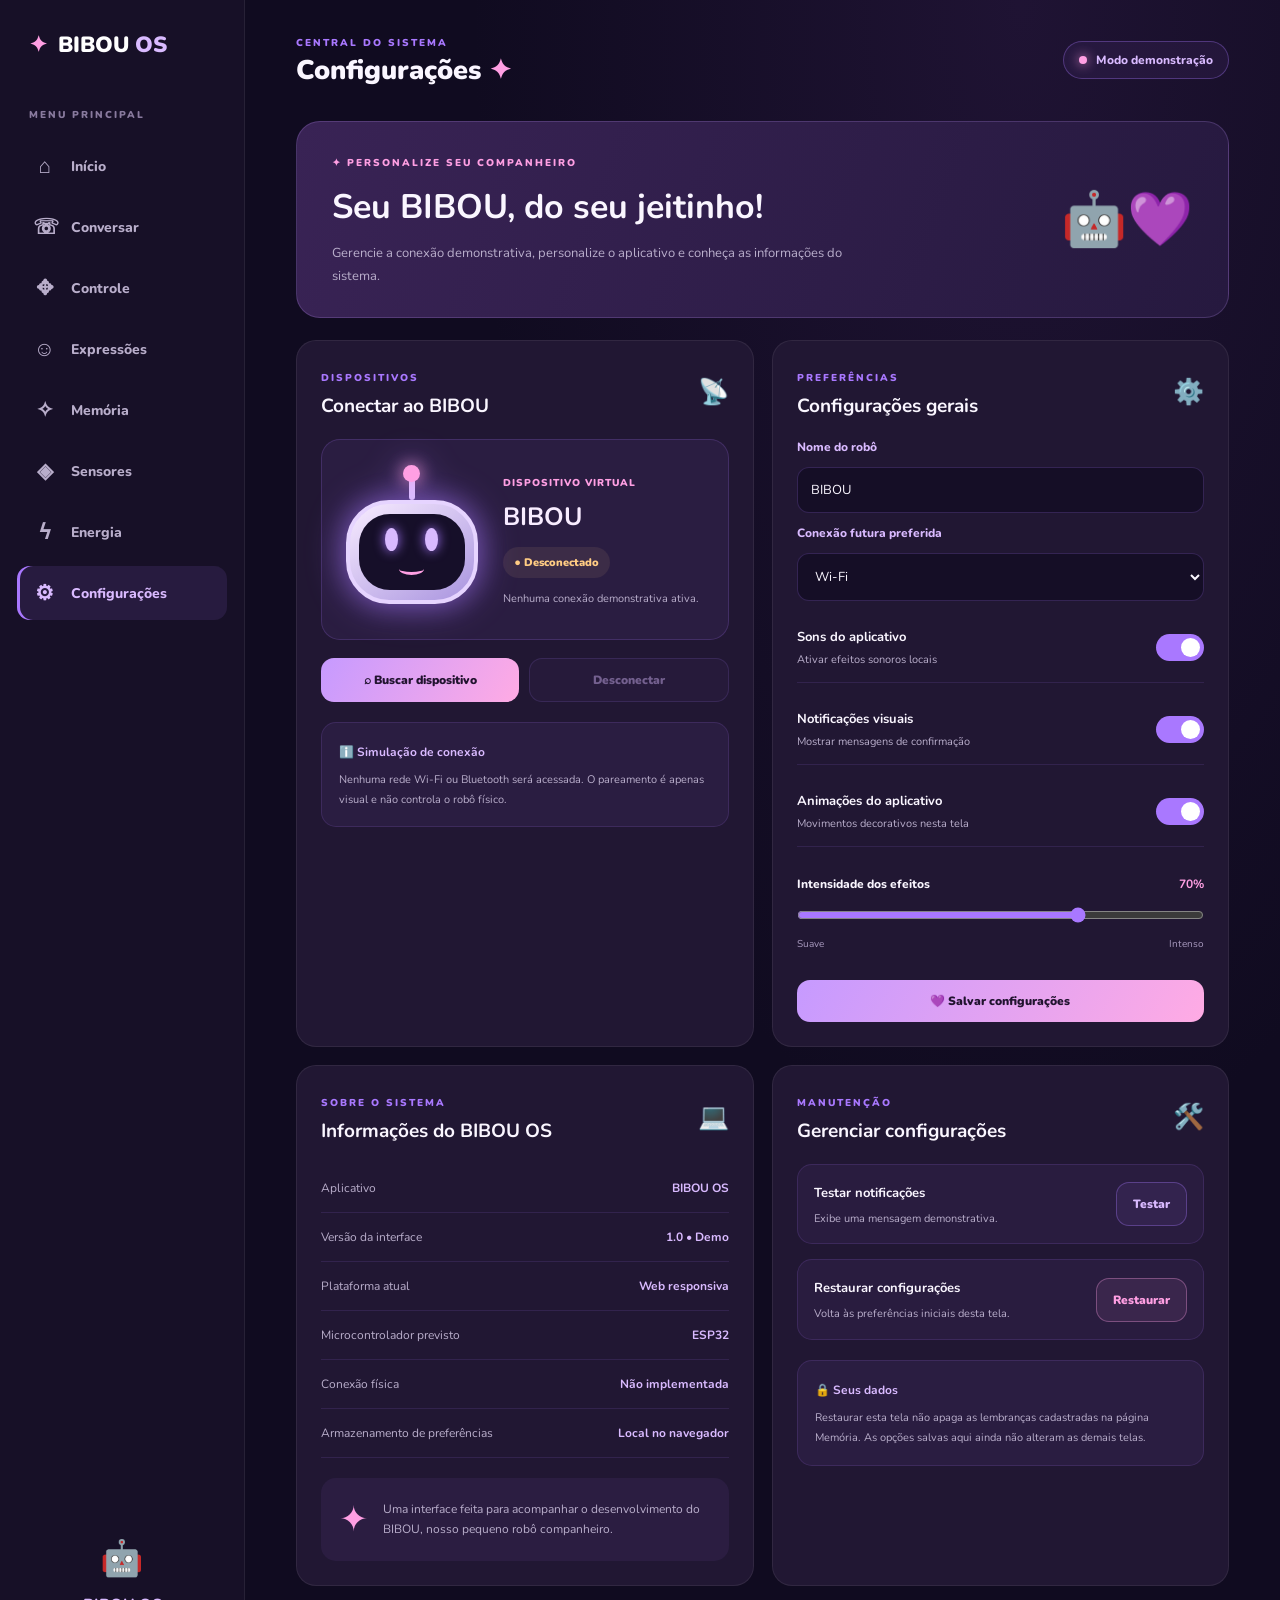
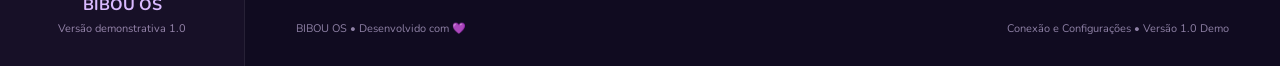
==== html/configuracoes.html @ 4744b050 "site" ====
<!DOCTYPE html>
<html lang="pt-BR">
<head>
  <meta charset="UTF-8">
  <meta name="viewport" content="width=device-width, initial-scale=1.0">
  <meta name="theme-color" content="#100b20">
  <title>BIBOU OS | Conexão e Configurações</title>

  <link rel="stylesheet" href="../css/dashboard.css">
  <link rel="stylesheet" href="../css/configuracao.css">
  <script src="../js/configuracao.js" defer></script>
</head>
<body>
<div class="app">

  <aside class="sidebar" id="sidebar">
    <a href="index.html" class="logo">
      <span class="logo-star">✦</span>
      BIBOU <span>OS</span>
    </a>

    <div class="menu-label">MENU PRINCIPAL</div>

    <nav class="menu" aria-label="Menu principal">
      <a class="menu-item" href="dashboard.html">
        <span>⌂</span> Início
      </a>
      <a class="menu-item" href="conversar.html">
        <span>☏</span> Conversar
      </a>
      <a class="menu-item" href="controle.html">
        <span>✥</span> Controle
      </a>
      <a class="menu-item" href="expressoes.html">
        <span>☺</span> Expressões
      </a>
      <a class="menu-item" href="memoria.html">
        <span>✧</span> Memória
      </a>
      <a class="menu-item" href="sensores.html">
        <span>◈</span> Sensores
      </a>
      <a class="menu-item" href="sensores.html#energia">
        <span>ϟ</span> Energia
      </a>
      <a class="menu-item ativo" href="configuracoes.html"
         aria-current="page">
        <span>⚙</span> Configurações
      </a>
    </nav>

    <div class="sidebar-bottom">
      <div class="mini-robo">🤖</div>
      <strong>BIBOU OS</strong>
      <small>Versão demonstrativa 1.0</small>
    </div>
  </aside>

  <div class="conteudo">
    <header class="topbar">
      <div class="topbar-left">
        <button id="menuToggle" class="menu-toggle"
                aria-label="Abrir menu"
                aria-expanded="false">☰</button>
        <div>
          <span class="topbar-label">CENTRAL DO SISTEMA</span>
          <h1>Configurações <span>✦</span></h1>
        </div>
      </div>

      <div class="status-demo">
        <span class="status-dot"></span>
        Modo demonstração
      </div>
    </header>

    <main>
      <section class="cfg-hero">
        <div>
          <span class="cfg-label">✦ PERSONALIZE SEU COMPANHEIRO</span>
          <h2>Seu BIBOU, do seu jeitinho!</h2>
          <p>
            Gerencie a conexão demonstrativa,
            personalize o aplicativo e conheça
            as informações do sistema.
          </p>
        </div>
        <span class="cfg-hero-icon">🤖💜</span>
      </section>

      <div class="cfg-grid">

        <!-- CONEXÃO -->
        <section class="card cfg-card cfg-connection">
          <div class="cfg-heading">
            <div>
              <span class="cfg-label">DISPOSITIVOS</span>
              <h2>Conectar ao BIBOU</h2>
            </div>
            <span class="cfg-heading-icon">📡</span>
          </div>

          <div class="cfg-device">
            <div class="cfg-robot">
              <div class="cfg-antenna"></div>
              <div class="cfg-head">
                <div class="cfg-screen">
                  <div class="cfg-eyes">
                    <span></span><span></span>
                  </div>
                  <div class="cfg-mouth"></div>
                </div>
              </div>
            </div>

            <div class="cfg-device-info">
              <small>DISPOSITIVO VIRTUAL</small>
              <h3 id="nomeDispositivo">BIBOU</h3>
              <span id="statusConexao"
                    class="cfg-status disconnected"
                    role="status" aria-live="polite">
                ● Desconectado
              </span>
              <p id="descricaoConexao">
                Nenhuma conexão demonstrativa ativa.
              </p>
            </div>
          </div>

          <div class="cfg-connection-actions">
            <button id="buscarDispositivos" class="cfg-primary">
              ⌕ Buscar dispositivo
            </button>
            <button id="desconectar" class="cfg-secondary"
                    disabled>
              Desconectar
            </button>
          </div>

          <div id="resultadoBusca" class="cfg-search-result"
               hidden>
            <div class="cfg-found-device">
              <span>🤖</span>
              <div>
                <strong id="nomeEncontrado">BIBOU</strong>
                <small>Dispositivo virtual encontrado</small>
              </div>
              <button id="conectar" class="cfg-small-button">
                Conectar
              </button>
            </div>
          </div>

          <div class="cfg-notice">
            <strong>ℹ️ Simulação de conexão</strong>
            <p>
              Nenhuma rede Wi-Fi ou Bluetooth será
              acessada. O pareamento é apenas visual
              e não controla o robô físico.
            </p>
          </div>
        </section>

        <!-- CONFIGURAÇÕES GERAIS -->
        <section class="card cfg-card">
          <div class="cfg-heading">
            <div>
              <span class="cfg-label">PREFERÊNCIAS</span>
              <h2>Configurações gerais</h2>
            </div>
            <span class="cfg-heading-icon">⚙️</span>
          </div>

          <form id="formConfiguracoes" class="cfg-form">
            <label for="nomeRobo">Nome do robô</label>
            <input id="nomeRobo" type="text"
                   maxlength="30" value="BIBOU" required>

            <label for="modoConexao">Conexão futura preferida</label>
            <select id="modoConexao">
              <option value="wifi">Wi-Fi</option>
              <option value="bluetooth">Bluetooth</option>
              <option value="automatico">Automática</option>
            </select>

            <div class="cfg-toggle-row">
              <div>
                <strong>Sons do aplicativo</strong>
                <small>Ativar efeitos sonoros locais</small>
              </div>
              <label class="cfg-switch">
                <input id="sonsAtivos" type="checkbox" checked>
                <span class="cfg-switch-track"></span>
              </label>
            </div>

            <div class="cfg-toggle-row">
              <div>
                <strong>Notificações visuais</strong>
                <small>Mostrar mensagens de confirmação</small>
              </div>
              <label class="cfg-switch">
                <input id="notificacoesAtivas"
                       type="checkbox" checked>
                <span class="cfg-switch-track"></span>
              </label>
            </div>

            <div class="cfg-toggle-row">
              <div>
                <strong>Animações do aplicativo</strong>
                <small>Movimentos decorativos nesta tela</small>
              </div>
              <label class="cfg-switch">
                <input id="animacoesAtivas"
                       type="checkbox" checked>
                <span class="cfg-switch-track"></span>
              </label>
            </div>

            <div class="cfg-range-group">
              <div class="cfg-range-heading">
                <label for="intensidadeEfeitos">
                  Intensidade dos efeitos
                </label>
                <strong id="intensidadeValor">70%</strong>
              </div>
              <input id="intensidadeEfeitos" type="range"
                     min="0" max="100" value="70">
              <div class="cfg-range-labels">
                <span>Suave</span><span>Intenso</span>
              </div>
            </div>

            <button type="submit" class="cfg-primary cfg-full">
              💜 Salvar configurações
            </button>
          </form>
        </section>

        <!-- INFORMAÇÕES DO SISTEMA -->
        <section class="card cfg-card">
          <div class="cfg-heading">
            <div>
              <span class="cfg-label">SOBRE O SISTEMA</span>
              <h2>Informações do BIBOU OS</h2>
            </div>
            <span class="cfg-heading-icon">💻</span>
          </div>

          <div class="cfg-system-list">
            <div>
              <span>Aplicativo</span>
              <strong>BIBOU OS</strong>
            </div>
            <div>
              <span>Versão da interface</span>
              <strong>1.0 • Demo</strong>
            </div>
            <div>
              <span>Plataforma atual</span>
              <strong>Web responsiva</strong>
            </div>
            <div>
              <span>Microcontrolador previsto</span>
              <strong>ESP32</strong>
            </div>
            <div>
              <span>Conexão física</span>
              <strong>Não implementada</strong>
            </div>
            <div>
              <span>Armazenamento de preferências</span>
              <strong>Local no navegador</strong>
            </div>
          </div>

          <div class="cfg-system-footer">
            <span>✦</span>
            <p>
              Uma interface feita para acompanhar
              o desenvolvimento do BIBOU, nosso
              pequeno robô companheiro.
            </p>
          </div>
        </section>

        <!-- MANUTENÇÃO -->
        <section class="card cfg-card">
          <div class="cfg-heading">
            <div>
              <span class="cfg-label">MANUTENÇÃO</span>
              <h2>Gerenciar configurações</h2>
            </div>
            <span class="cfg-heading-icon">🛠️</span>
          </div>

          <div class="cfg-maintenance">
            <div class="cfg-maintenance-item">
              <div>
                <strong>Testar notificações</strong>
                <p>
                  Exibe uma mensagem demonstrativa.
                </p>
              </div>
              <button id="testarNotificacao"
                      class="cfg-secondary">
                Testar
              </button>
            </div>

            <div class="cfg-maintenance-item">
              <div>
                <strong>Restaurar configurações</strong>
                <p>
                  Volta às preferências iniciais desta tela.
                </p>
              </div>
              <button id="restaurarConfiguracoes"
                      class="cfg-danger">
                Restaurar
              </button>
            </div>
          </div>

          <div class="cfg-warning">
            <strong>🔒 Seus dados</strong>
            <p>
              Restaurar esta tela não apaga as lembranças
              cadastradas na página Memória. As opções
              salvas aqui ainda não alteram as demais telas.
            </p>
          </div>
        </section>

      </div>
    </main>

    <footer class="rodape">
      <span>BIBOU OS • Desenvolvido com 💜</span>
      <span>Conexão e Configurações • Versão 1.0 Demo</span>
    </footer>
  </div>
</div>

<div class="overlay" id="overlay" hidden></div>
<div id="toast" class="toast" role="status"
     aria-live="polite"></div>
</body>
</html>
---- css/dashboard.css ----
@import url('https://fonts.googleapis.com/css2?family=Nunito:wght@400;500;600;700;800;900&display=swap');

:root {
  --fundo: #100b20;
  --sidebar: #171027;
  --card: #211733;
  --card-hover: #302044;
  --roxo: #a978ff;
  --lilas: #d9baff;
  --rosa: #ff9fe3;
  --branco: #faf6ff;
  --cinza: #b9aecb;
  --borda: #ffffff12;
}

* {
  box-sizing: border-box;
  margin: 0;
  padding: 0;
}

body {
  background: var(--fundo);
  color: var(--branco);
  font-family: 'Nunito', sans-serif;
}

button, a {
  font: inherit;
}

button {
  cursor: pointer;
}

button:focus-visible, a:focus-visible {
  outline: 2px solid var(--rosa);
  outline-offset: 4px;
}

.app {
  display: flex;
  min-height: 100vh;
}

/* MENU LATERAL */

.sidebar {
  width: 245px;
  flex-shrink: 0;
  background: var(--sidebar);
  border-right: 1px solid var(--borda);
  padding: 30px 17px;
  display: flex;
  flex-direction: column;
  min-height: 100vh;
}

.logo {
  text-decoration: none;
  color: white;
  font-size: 22px;
  font-weight: 900;
  padding: 0 12px;
  white-space: nowrap;
}

.logo span:last-child {
  color: var(--lilas);
}

.logo-star {
  color: var(--rosa);
  margin-right: 5px;
}

.menu-label {
  margin: 48px 12px 17px;
  font-size: 10px;
  letter-spacing: 2px;
  color: #897a9e;
  font-weight: 900;
}

.menu {
  display: flex;
  flex-direction: column;
  gap: 7px;
}

.menu-item {
  display: flex;
  align-items: center;
  gap: 15px;
  width: 100%;
  border: 0;
  background: transparent;
  color: var(--cinza);
  text-decoration: none;
  padding: 13px 16px;
  border-radius: 13px;
  font-size: 14px;
  font-weight: 800;
  text-align: left;
  transition: .2s;
}

.menu-item span {
  font-size: 21px;
  width: 23px;
  text-align: center;
}

.menu-item:hover, .menu-item.ativo {
  color: var(--lilas);
  background: #a978ff1c;
}

.menu-item.ativo {
  box-shadow: inset 3px 0 var(--roxo);
}

.sidebar-bottom {
  margin-top: auto;
  padding: 25px 10px 0;
  display: flex;
  flex-direction: column;
  align-items: center;
  gap: 5px;
  color: var(--lilas);
}

.mini-robo {
  font-size: 35px;
  margin-bottom: 7px;
}

.sidebar-bottom small {
  color: #9584aa;
  font-size: 11px;
}

/* CONTEÚDO */

.conteudo {
  flex: 1;
  min-width: 0;
  padding: 30px clamp(20px, 4vw, 55px);
  background:
    radial-gradient(ellipse at 75% 0%, #38205360, transparent 50%),
    var(--fundo);
}

.topbar {
  display: flex;
  justify-content: space-between;
  align-items: center;
  gap: 20px;
  margin-bottom: 32px;
}

.topbar-left {
  display: flex;
  align-items: center;
  gap: 15px;
}

.topbar-label {
  font-size: 10px;
  font-weight: 900;
  letter-spacing: 2px;
  color: var(--roxo);
}

.topbar h1 {
  font-size: 27px;
  font-weight: 900;
}

.topbar h1 span {
  color: var(--rosa);
}

.status-demo {
  border: 1px solid #a978ff55;
  background: #a978ff12;
  padding: 10px 15px;
  border-radius: 30px;
  color: var(--lilas);
  font-size: 12px;
  font-weight: 800;
  display: flex;
  align-items: center;
  gap: 9px;
}

.status-dot {
  width: 8px;
  height: 8px;
  border-radius: 50%;
  background: var(--rosa);
  box-shadow: 0 0 12px var(--rosa);
}

.menu-toggle {
  display: none;
}

/* CARTÃO PRINCIPAL */

.hero {
  min-height: 300px;
  border-radius: 26px;
  padding: 35px 45px;
  background: linear-gradient(115deg, #392355, #26193f 65%, #51316a);
  border: 1px solid #c49aff35;
  display: flex;
  align-items: center;
  justify-content: space-between;
  gap: 20px;
  overflow: hidden;
  position: relative;
  box-shadow: 0 15px 50px #0003;
}

.hero-texto {
  position: relative;
  z-index: 2;
  max-width: 460px;
}

.etiqueta {
  color: var(--rosa);
  font-size: 11px;
  font-weight: 900;
  letter-spacing: 2px;
}

.hero h2 {
  font-size: clamp(27px, 3vw, 39px);
  line-height: 1.2;
  margin: 14px 0;
  font-weight: 900;
}

.hero h2 em {
  color: var(--lilas);
  font-style: normal;
}

.hero p {
  font-size: 14px;
  line-height: 1.8;
  color: #d2c5e4;
  margin-bottom: 25px;
}

.botao-principal {
  background: linear-gradient(120deg, #c69aff, #ffabe4);
  color: #21132f;
  padding: 14px 24px;
  border-radius: 40px;
  border: 0;
  font-weight: 900;
  transition: .25s;
}

.botao-principal:hover {
  transform: translateY(-3px);
  box-shadow: 0 8px 25px #b76dff66;
}

.botao-principal span {
  margin-left: 12px;
}

/* ROBÔ ANIMADO */

.hero-robo {
  position: relative;
  width: 240px;
  height: 230px;
  flex-shrink: 0;
  display: flex;
  align-items: center;
  justify-content: center;
}

.halo {
  position: absolute;
  width: 220px;
  height: 220px;
  border: 1px dashed #dfb7ff60;
  border-radius: 50%;
  animation: girar 40s linear infinite;
}

.robo {
  display: flex;
  flex-direction: column;
  align-items: center;
  position: relative;
  z-index: 2;
  animation: flutuar 4s ease-in-out infinite;
}

.cabeca {
  width: 150px;
  height: 115px;
  border-radius: 43px;
  background: linear-gradient(140deg, #f9edff, #a994df);
  border: 4px solid #e6d4ff;
  display: flex;
  align-items: center;
  justify-content: center;
  box-shadow: 0 0 35px #b76dff66;
  position: relative;
  z-index: 2;
}

.visor {
  width: 120px;
  height: 83px;
  border-radius: 31px;
  background: #160f29;
  display: flex;
  flex-direction: column;
  align-items: center;
  justify-content: center;
  gap: 12px;
}

.olhos {
  display: flex;
  gap: 28px;
}

.olho {
  width: 13px;
  height: 22px;
  background: var(--lilas);
  border-radius: 50%;
  box-shadow: 0 0 12px var(--roxo);
  animation: piscar 5s infinite;
}

.boca {
  width: 23px;
  height: 11px;
  border-bottom: 3px solid var(--rosa);
  border-radius: 50%;
}

.antena {
  width: 5px;
  height: 28px;
  background: #cdb5ff;
  border-radius: 5px;
  position: relative;
}

.antena::before {
  content: "";
  position: absolute;
  top: -10px;
  left: -6px;
  width: 17px;
  height: 17px;
  border-radius: 50%;
  background: var(--rosa);
  box-shadow: 0 0 15px var(--rosa);
}

.corpo {
  width: 90px;
  height: 66px;
  background: linear-gradient(145deg, #e7d3ff, #a18ad0);
  border-radius: 18px 18px 35px 35px;
  margin-top: -5px;
  display: flex;
  align-items: center;
  justify-content: center;
}

.coracao {
  color: #ff82d4;
  font-size: 26px;
  text-shadow: 0 0 10px #ff82d4;
}

.estrela {
  position: absolute;
  color: var(--rosa);
  font-size: 26px;
  animation: brilhar 3s infinite;
}

.estrela-1 { top: 25px; left: 10px; }
.estrela-2 { bottom: 30px; right: 5px; }

.robo.dancando {
  animation: dancar .45s ease-in-out infinite alternate;
}

/* SEÇÕES */

.section-title {
  display: flex;
  align-items: center;
  justify-content: space-between;
  gap: 15px;
  margin: 32px 0 17px;
}

.section-title h2 {
  font-size: 20px;
  font-weight: 900;
}

.section-title span {
  color: #9f90b5;
  font-size: 12px;
}

.card {
  background: var(--card);
  border: 1px solid var(--borda);
  border-radius: 20px;
}

.status-grid {
  display: grid;
  grid-template-columns: repeat(4, minmax(0, 1fr));
  gap: 15px;
}

.status-card {
  padding: 20px;
  min-height: 155px;
}

.card-top {
  display: flex;
  justify-content: space-between;
  align-items: center;
  margin-bottom: 20px;
  gap: 5px;
}

.card-icon {
  font-size: 25px;
}

.tag {
  color: var(--lilas);
  background: #a978ff20;
  border-radius: 20px;
  padding: 5px 8px;
  font-size: 9px;
  font-weight: 900;
}

.status-card small {
  display: block;
  color: var(--cinza);
  font-size: 12px;
  margin-bottom: 5px;
}

.status-card h3 {
  font-size: 19px;
  font-weight: 900;
  overflow-wrap: anywhere;
}

.status-card p {
  color: #9788aa;
  font-size: 11px;
  margin-top: 6px;
}

.barra {
  height: 7px;
  background: #100b20;
  border-radius: 20px;
  margin-top: 13px;
  overflow: hidden;
}

.barra-progresso {
  height: 100%;
  border-radius: 20px;
  background: linear-gradient(90deg, var(--roxo), var(--rosa));
}

/* AÇÕES RÁPIDAS */

.acoes-grid {
  display: grid;
  grid-template-columns: repeat(4, minmax(0, 1fr));
  gap: 15px;
}

.acao {
  border: 1px solid var(--borda);
  background: var(--card);
  border-radius: 20px;
  color: var(--branco);
  padding: 22px 12px;
  display: flex;
  align-items: center;
  flex-direction: column;
  gap: 8px;
  transition: .25s;
}

.acao:hover {
  background: var(--card-hover);
  transform: translateY(-4px);
  border-color: #a978ff66;
}

.acao-icone {
  font-size: 32px;
  margin-bottom: 6px;
}

.acao strong {
  font-size: 14px;
}

.acao small {
  font-size: 11px;
  color: var(--cinza);
}

/* ATIVIDADES */

.atividade {
  margin-top: 32px;
  padding: 22px;
}

.atividade-titulo {
  margin: 0 0 15px;
}

.lista-atividades {
  display: flex;
  flex-direction: column;
  gap: 10px;
}

.atividade-item {
  display: flex;
  align-items: center;
  gap: 15px;
  padding: 12px;
  border-radius: 12px;
  background: #ffffff05;
}

.atividade-icone {
  font-size: 22px;
  background: #a978ff18;
  padding: 10px;
  border-radius: 12px;
}

.atividade-item div {
  flex: 1;
}

.atividade-item strong {
  display: block;
  font-size: 13px;
}

.atividade-item small {
  color: var(--cinza);
  font-size: 11px;
}

.hora {
  color: #9584aa;
  font-size: 11px;
}

.rodape {
  display: flex;
  justify-content: space-between;
  gap: 15px;
  margin-top: 35px;
  color: #8e80a5;
  font-size: 11px;
}

/* NOTIFICAÇÃO */

.toast {
  position: fixed;
  bottom: 25px;
  right: 25px;
  z-index: 30;
  max-width: min(380px, calc(100vw - 40px));
  padding: 16px 22px;
  border-radius: 15px;
  background: #382550;
  color: white;
  border: 1px solid var(--roxo);
  box-shadow: 0 10px 40px #0007;
  opacity: 0;
  visibility: hidden;
  transform: translateY(20px);
  transition: .3s;
  font-size: 13px;
}

.toast.visivel {
  opacity: 1;
  visibility: visible;
  transform: translateY(0);
}

/* ANIMAÇÕES */

@keyframes flutuar {
  50% { transform: translateY(-12px); }
}

@keyframes piscar {
  0%, 43%, 47%, 100% { transform: scaleY(1); }
  45% { transform: scaleY(.08); }
}

@keyframes girar {
  to { transform: rotate(360deg); }
}

@keyframes brilhar {
  50% { opacity: .3; transform: scale(.7); }
}

@keyframes dancar {
  from { transform: rotate(-12deg) translateY(-5px); }
  to { transform: rotate(12deg) translateY(-15px); }
}

/* TABLET */

@media (max-width: 1100px) {
  .status-grid, .acoes-grid {
    grid-template-columns: repeat(2, minmax(0, 1fr));
  }

  .sidebar {
    width: 210px;
  }
}

/* CELULAR */

@media (max-width: 700px) {
  .sidebar {
    position: fixed;
    z-index: 20;
    top: 0;
    bottom: 0;
    left: 0;
    width: 265px;
    overflow-y: auto;
    transform: translateX(-100%);
    transition: transform .3s;
  }

  .sidebar.aberto {
    transform: translateX(0);
  }

  .overlay:not([hidden]) {
    display: block;
    position: fixed;
    inset: 0;
    background: #080512aa;
    z-index: 19;
  }

  .menu-toggle {
    display: block;
    border: 1px solid var(--borda);
    background: var(--card);
    color: white;
    border-radius: 10px;
    padding: 8px 12px;
    font-size: 20px;
  }

  .conteudo {
    padding: 22px 17px;
  }

  .topbar h1 {
    font-size: 22px;
  }

  .status-demo {
    font-size: 0;
    padding: 11px;
  }

  .hero {
    padding: 30px 22px;
    flex-direction: column-reverse;
    text-align: center;
  }

  .hero-robo {
    height: 190px;
    transform: scale(.8);
    margin: -15px 0;
  }

  .hero h2 {
    font-size: 29px;
  }

  .hero p {
    font-size: 13px;
  }

  .status-card {
    padding: 16px;
  }

  .status-card h3 {
    font-size: 16px;
  }

  .section-title h2 {
    font-size: 18px;
  }

  .section-title span {
    font-size: 10px;
    text-align: right;
  }

  .rodape {
    flex-direction: column;
    text-align: center;
  }
}

@media (max-width: 360px) {
  .status-grid, .acoes-grid {
    grid-template-columns: 1fr;
  }
}

@media (prefers-reduced-motion: reduce) {
  *, *::before, *::after {
    animation-duration: .01ms !important;
    animation-iteration-count: 1 !important;
    transition-duration: .01ms !important;
  }
}
---- css/configuracao.css ----
/* BIBOU OS - CONEXÃO E CONFIGURAÇÕES */

.cfg-hero {
  display: flex;
  justify-content: space-between;
  align-items: center;
  gap: 20px;
  padding: 28px 35px;
  border-radius: 24px;
  border: 1px solid #c49aff35;
  background: linear-gradient(110deg, #392355, #26193f);
}

.cfg-label {
  color: #a978ff;
  font-size: 10px;
  font-weight: 900;
  letter-spacing: 2px;
}

.cfg-hero .cfg-label {
  color: #ff9fe3;
}

.cfg-hero h2 {
  font-size: clamp(24px, 3vw, 34px);
  margin: 12px 0;
}

.cfg-hero p {
  color: #b9aecb;
  font-size: 13px;
  line-height: 1.8;
  max-width: 550px;
}

.cfg-hero-icon {
  font-size: 53px;
  white-space: nowrap;
}

.cfg-grid {
  display: grid;
  grid-template-columns: repeat(2, minmax(0, 1fr));
  gap: 18px;
  margin-top: 22px;
}

.cfg-card {
  padding: 24px;
  min-width: 0;
}

.cfg-heading {
  display: flex;
  justify-content: space-between;
  align-items: center;
  gap: 12px;
  margin-bottom: 20px;
}

.cfg-heading h2 {
  font-size: 19px;
  margin-top: 6px;
}

.cfg-heading-icon {
  font-size: 25px;
}

.cfg-primary,
.cfg-secondary,
.cfg-danger,
.cfg-small-button {
  border-radius: 13px;
  padding: 13px 16px;
  font-family: inherit;
  font-size: 12px;
  font-weight: 900;
  transition: transform .2s, filter .2s;
}

.cfg-primary,
.cfg-small-button {
  background: linear-gradient(120deg, #c69aff, #ffabe4);
  color: #21132f;
  border: 0;
}

.cfg-secondary {
  color: #d9baff;
  background: #a978ff15;
  border: 1px solid #a978ff55;
}

.cfg-danger {
  color: #ff9fe3;
  background: #ff9fe315;
  border: 1px solid #ff9fe355;
}

.cfg-primary:hover:not(:disabled),
.cfg-secondary:hover:not(:disabled),
.cfg-danger:hover:not(:disabled),
.cfg-small-button:hover:not(:disabled) {
  transform: translateY(-2px);
  filter: brightness(1.1);
}

.cfg-primary:disabled,
.cfg-secondary:disabled,
.cfg-small-button:disabled {
  opacity: .45;
  cursor: not-allowed;
}

.cfg-full {
  width: 100%;
}

/* DISPOSITIVO */

.cfg-device {
  display: flex;
  align-items: center;
  gap: 24px;
  padding: 22px;
  background: #a978ff12;
  border: 1px solid #a978ff30;
  border-radius: 19px;
}

.cfg-robot {
  width: 135px;
  min-width: 135px;
  height: 155px;
  display: flex;
  flex-direction: column;
  align-items: center;
  justify-content: center;
  animation: cfgFloat 4s ease-in-out infinite;
}

.cfg-antenna {
  width: 6px;
  height: 25px;
  background: #d9baff;
  border-radius: 6px;
  position: relative;
}

.cfg-antenna::before {
  content: "";
  position: absolute;
  width: 17px;
  height: 17px;
  left: -5.5px;
  top: -10px;
  background: #ff9fe3;
  border-radius: 50%;
  box-shadow: 0 0 17px #ff9fe3;
}

.cfg-head {
  width: 132px;
  height: 104px;
  border-radius: 43px;
  border: 4px solid #e6d4ff;
  background: linear-gradient(145deg, #f8ecff, #a994df);
  display: flex;
  align-items: center;
  justify-content: center;
  box-shadow: 0 0 28px #a978ff55;
}

.cfg-screen {
  width: 106px;
  height: 76px;
  background: #160f29;
  border-radius: 31px;
  display: flex;
  flex-direction: column;
  justify-content: center;
  align-items: center;
  gap: 12px;
}

.cfg-eyes {
  display: flex;
  gap: 27px;
}

.cfg-eyes span {
  width: 13px;
  height: 23px;
  border-radius: 50%;
  background: #d9baff;
  box-shadow: 0 0 12px #a978ff;
  animation: cfgBlink 5s infinite;
}

.cfg-mouth {
  width: 25px;
  height: 12px;
  border-bottom: 3px solid #ff9fe3;
  border-radius: 50%;
}

.cfg-device-info {
  min-width: 0;
}

.cfg-device-info > small {
  color: #ff9fe3;
  font-size: 10px;
  font-weight: 900;
  letter-spacing: 1px;
}

.cfg-device-info h3 {
  color: #f8ecff;
  font-size: 25px;
  margin: 8px 0 13px;
  overflow-wrap: anywhere;
}

.cfg-status {
  display: inline-block;
  padding: 8px 11px;
  border-radius: 20px;
  font-size: 11px;
  font-weight: 900;
}

.cfg-status.disconnected {
  background: #ffcc8315;
  color: #ffcc83;
}

.cfg-status.searching {
  background: #a978ff25;
  color: #d9baff;
}

.cfg-status.connected {
  background: #78e7b120;
  color: #9ff2c8;
}

.cfg-device-info p {
  color: #b9aecb;
  font-size: 11px;
  line-height: 1.7;
  margin-top: 12px;
}

.cfg-connection-actions {
  display: flex;
  gap: 10px;
  margin-top: 18px;
}

.cfg-connection-actions button {
  flex: 1;
}

.cfg-search-result {
  margin-top: 17px;
}

.cfg-search-result[hidden] {
  display: none;
}

.cfg-found-device {
  display: flex;
  align-items: center;
  gap: 12px;
  padding: 15px;
  border-radius: 15px;
  background: #a978ff15;
  border: 1px solid #a978ff45;
}

.cfg-found-device > span {
  font-size: 27px;
}

.cfg-found-device > div {
  flex: 1;
  min-width: 0;
}

.cfg-found-device strong {
  display: block;
  font-size: 13px;
  overflow-wrap: anywhere;
}

.cfg-found-device small {
  display: block;
  color: #b9aecb;
  font-size: 10px;
  margin-top: 5px;
}

.cfg-small-button {
  padding: 10px 12px;
}

.cfg-notice,
.cfg-warning {
  padding: 17px;
  margin-top: 20px;
  background: #a978ff12;
  border: 1px solid #a978ff25;
  border-radius: 15px;
}

.cfg-notice strong,
.cfg-warning strong {
  color: #d9baff;
  font-size: 12px;
}

.cfg-notice p,
.cfg-warning p {
  color: #b9aecb;
  font-size: 11px;
  line-height: 1.8;
  margin-top: 8px;
}

/* FORMULÁRIO */

.cfg-form {
  display: flex;
  flex-direction: column;
  gap: 12px;
}

.cfg-form > label {
  color: #d9baff;
  font-size: 12px;
  font-weight: 800;
}

.cfg-form > input,
.cfg-form > select {
  width: 100%;
  background: #150e26;
  border: 1px solid #a978ff35;
  border-radius: 12px;
  color: #faf6ff;
  font-family: inherit;
  font-size: 13px;
  padding: 13px;
  outline: none;
}

.cfg-form > input:focus,
.cfg-form > select:focus {
  border-color: #a978ff;
  box-shadow: 0 0 0 3px #a978ff18;
}

.cfg-form select option {
  background: #211733;
}

.cfg-toggle-row {
  display: flex;
  justify-content: space-between;
  align-items: center;
  gap: 15px;
  padding: 15px 0;
  border-bottom: 1px solid #a978ff20;
}

.cfg-toggle-row strong,
.cfg-toggle-row small {
  display: block;
}

.cfg-toggle-row strong {
  font-size: 13px;
}

.cfg-toggle-row small {
  color: #b9aecb;
  font-size: 11px;
  margin-top: 6px;
}

.cfg-switch {
  position: relative;
  display: inline-block;
  width: 48px;
  height: 27px;
  flex-shrink: 0;
}

.cfg-switch input {
  position: absolute;
  inset: 0;
  width: 100%;
  height: 100%;
  opacity: 0;
  cursor: pointer;
  z-index: 2;
}

.cfg-switch-track {
  position: absolute;
  inset: 0;
  background: #51405f;
  border-radius: 30px;
  transition: .2s;
}

.cfg-switch-track::before {
  content: "";
  position: absolute;
  width: 19px;
  height: 19px;
  top: 4px;
  left: 4px;
  background: white;
  border-radius: 50%;
  transition: .2s;
}

.cfg-switch input:checked + .cfg-switch-track {
  background: #a978ff;
}

.cfg-switch input:checked + .cfg-switch-track::before {
  transform: translateX(21px);
}

.cfg-switch input:focus-visible + .cfg-switch-track {
  outline: 3px solid #ff9fe3;
  outline-offset: 3px;
}

.cfg-range-group {
  padding: 17px 0;
}

.cfg-range-heading,
.cfg-range-labels {
  display: flex;
  justify-content: space-between;
  gap: 10px;
}

.cfg-range-heading {
  font-size: 12px;
  font-weight: 800;
  margin-bottom: 15px;
}

.cfg-range-heading strong {
  color: #ff9fe3;
}

.cfg-range-group input {
  width: 100%;
  accent-color: #a978ff;
  cursor: pointer;
}

.cfg-range-labels {
  color: #a99abf;
  font-size: 10px;
  margin-top: 8px;
}

/* SISTEMA */

.cfg-system-list {
  display: flex;
  flex-direction: column;
}

.cfg-system-list > div {
  display: flex;
  justify-content: space-between;
  gap: 15px;
  padding: 16px 0;
  border-bottom: 1px solid #a978ff20;
  font-size: 12px;
}

.cfg-system-list span {
  color: #b9aecb;
}

.cfg-system-list strong {
  color: #d9baff;
  text-align: right;
}

.cfg-system-footer {
  display: flex;
  align-items: center;
  gap: 15px;
  margin-top: 20px;
  padding: 18px;
  border-radius: 15px;
  background: #a978ff12;
}

.cfg-system-footer > span {
  color: #ff9fe3;
  font-size: 35px;
}

.cfg-system-footer p {
  color: #b9aecb;
  font-size: 12px;
  line-height: 1.7;
}

/* MANUTENÇÃO */

.cfg-maintenance {
  display: flex;
  flex-direction: column;
  gap: 15px;
}

.cfg-maintenance-item {
  display: flex;
  justify-content: space-between;
  align-items: center;
  gap: 15px;
  padding: 16px;
  background: #a978ff10;
  border: 1px solid #a978ff25;
  border-radius: 15px;
}

.cfg-maintenance-item strong {
  font-size: 13px;
}

.cfg-maintenance-item p {
  color: #b9aecb;
  font-size: 11px;
  line-height: 1.6;
  margin-top: 7px;
}

/* EFEITOS */

.cfg-no-animation .cfg-robot,
.cfg-no-animation .cfg-eyes span {
  animation: none !important;
}

@keyframes cfgFloat {
  50% { transform: translateY(-9px); }
}

@keyframes cfgBlink {
  0%, 43%, 47%, 100% { transform: scaleY(1); }
  45% { transform: scaleY(.08); }
}

/* RESPONSIVIDADE */

@media (max-width: 1100px) {
  .cfg-grid {
    grid-template-columns: 1fr;
  }
}

@media (max-width: 700px) {
  .cfg-hero {
    padding: 24px 20px;
  }

  .cfg-hero-icon {
    font-size: 34px;
  }

  .cfg-card {
    padding: 18px;
  }

  .cfg-heading h2 {
    font-size: 17px;
  }
}

@media (max-width: 450px) {
  .cfg-device {
    flex-direction: column;
    text-align: center;
    padding: 17px;
  }

  .cfg-connection-actions,
  .cfg-maintenance-item {
    flex-direction: column;
    align-items: stretch;
  }

  .cfg-found-device {
    flex-wrap: wrap;
  }

  .cfg-system-list > div {
    flex-direction: column;
    gap: 6px;
  }

  .cfg-system-list strong {
    text-align: left;
  }
}

@media (prefers-reduced-motion: reduce) {
  .cfg-robot,
  .cfg-eyes span {
    animation: none !important;
  }
}
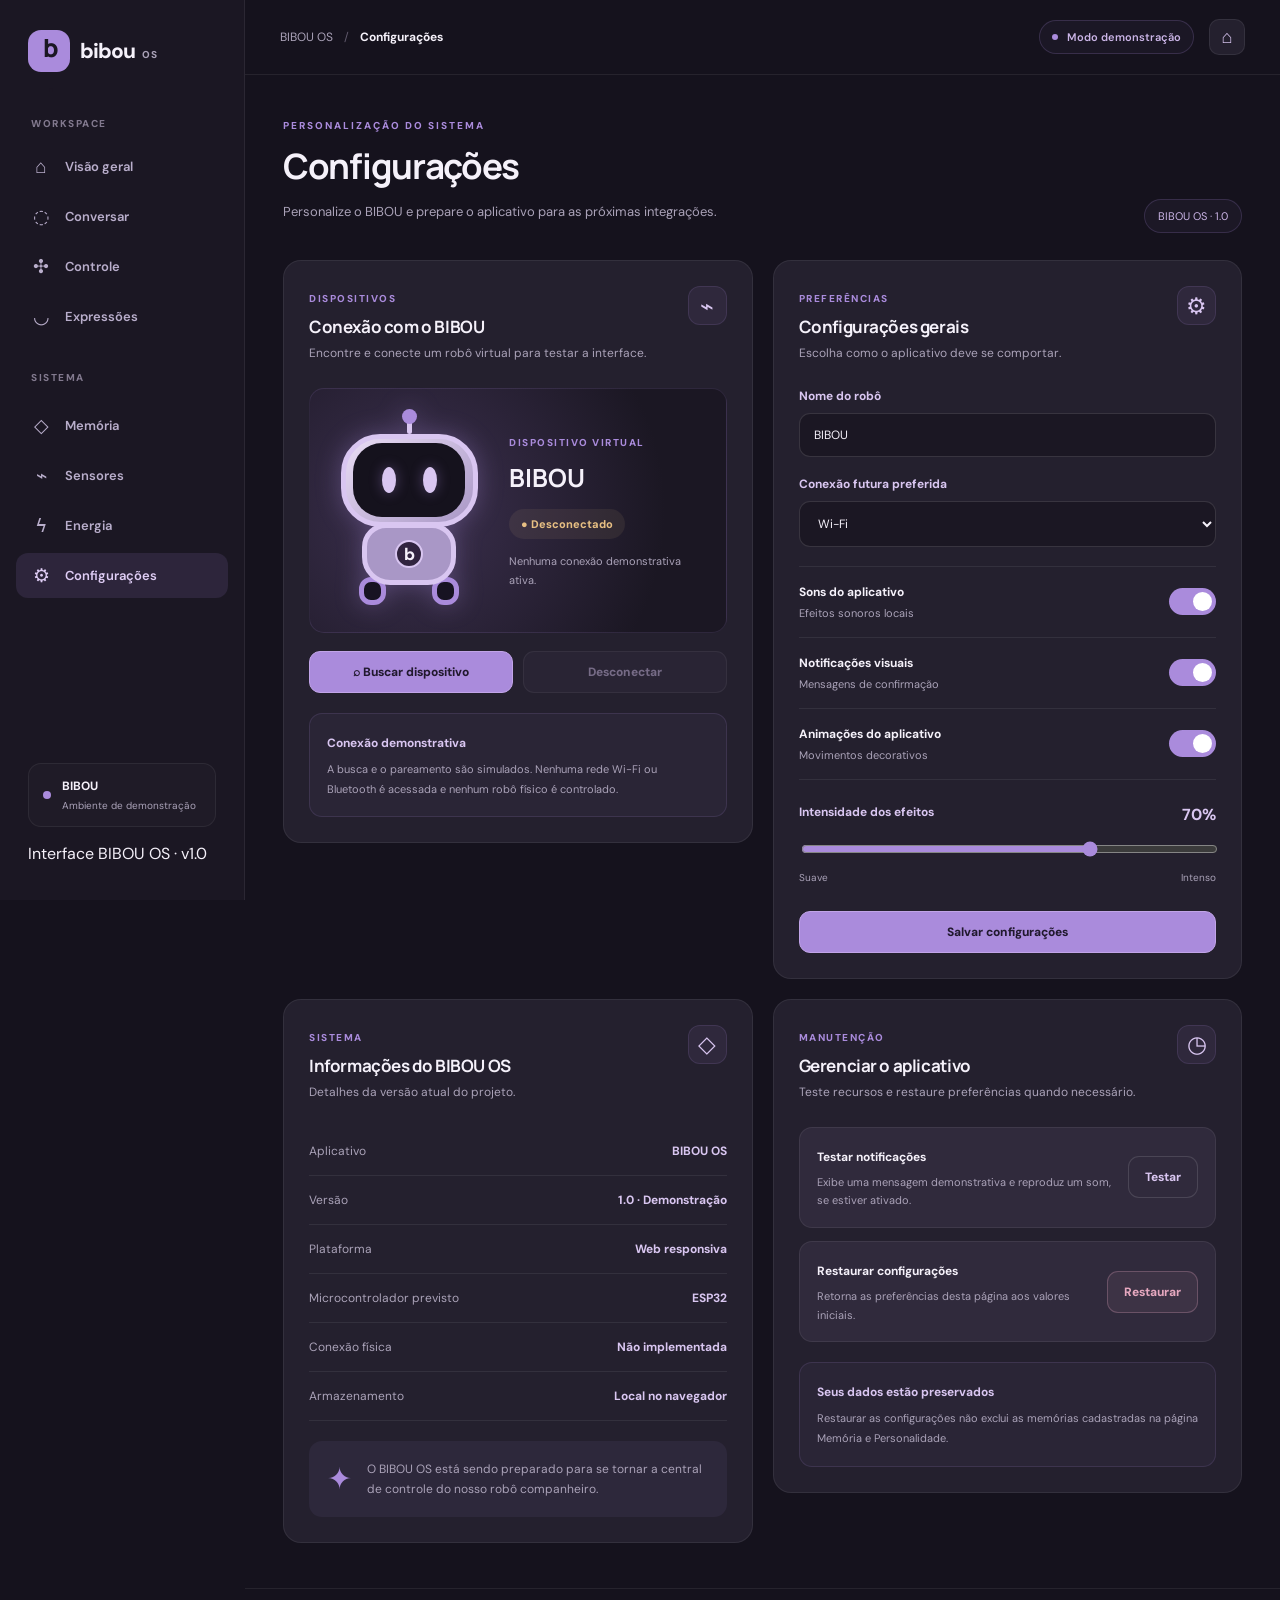
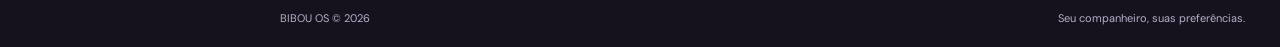
==== commit 3c21f53d: "Site pronto" ====
--- a/html/configuracoes.html
+++ b/html/configuracoes.html
@@ -4,348 +4,278 @@
 <head>
   <meta charset="UTF-8">
   <meta name="viewport" content="width=device-width, initial-scale=1.0">
-  <meta name="theme-color" content="#100b20">
-  <title>BIBOU OS | Conexão e Configurações</title>
+  <meta name="theme-color" content="#15121d">
+  <title>Configurações | BIBOU OS</title>
+
+  <link rel="preconnect" href="https://fonts.googleapis.com">
+  <link rel="preconnect" href="https://fonts.gstatic.com" crossorigin>
+  <link href="https://fonts.googleapis.com/css2?family=DM+Sans:wght@400;500;600;700&family=Manrope:wght@400;500;600;700;800&display=swap" rel="stylesheet">
 
   <link rel="stylesheet" href="../css/dashboard.css">
+  <link rel="stylesheet" href="../css/design-system.css">
   <link rel="stylesheet" href="../css/configuracao.css">
-  <script src="../js/configuracao.js" defer></script>
+
+  <script src="../js/bibou-estado.js" defer></script>
+  <script src="../js/bibou-preferencias.js" defer></script>
+  <script src="../js/configuracoes.js" defer></script>
+  <script src="../js/navegacao.js" defer></script>
 </head>
-<body>
-<div class="app">
-
-  <aside class="sidebar" id="sidebar">
-    <a href="index.html" class="logo">
-      <span class="logo-star">✦</span>
-      BIBOU <span>OS</span>
-    </a>
-
-    <div class="menu-label">MENU PRINCIPAL</div>
-
-    <nav class="menu" aria-label="Menu principal">
-      <a class="menu-item" href="dashboard.html">
-        <span>⌂</span> Início
+
+<body class="config-premium">
+  <div class="app">
+    <aside class="sidebar" id="sidebar">
+      <a href="dashboard.html" class="logo">
+        <span class="brand-symbol">b<span>.</span></span>
+        <span class="brand-name">bibou <small>OS</small></span>
       </a>
-      <a class="menu-item" href="conversar.html">
-        <span>☏</span> Conversar
-      </a>
-      <a class="menu-item" href="controle.html">
-        <span>✥</span> Controle
-      </a>
-      <a class="menu-item" href="expressoes.html">
-        <span>☺</span> Expressões
-      </a>
-      <a class="menu-item" href="memoria.html">
-        <span>✧</span> Memória
-      </a>
-      <a class="menu-item" href="sensores.html">
-        <span>◈</span> Sensores
-      </a>
-      <a class="menu-item" href="sensores.html#energia">
-        <span>ϟ</span> Energia
-      </a>
-      <a class="menu-item ativo" href="configuracoes.html"
-         aria-current="page">
-        <span>⚙</span> Configurações
-      </a>
-    </nav>
-
-    <div class="sidebar-bottom">
-      <div class="mini-robo">🤖</div>
-      <strong>BIBOU OS</strong>
-      <small>Versão demonstrativa 1.0</small>
+
+      <div class="menu-label">WORKSPACE</div>
+      <nav class="menu" aria-label="Menu principal">
+        <a href="dashboard.html" class="menu-item"><span class="nav-icon">⌂</span> Visão geral</a>
+        <a href="conversar.html" class="menu-item"><span class="nav-icon">◌</span> Conversar</a>
+        <a href="controle.html" class="menu-item"><span class="nav-icon">✣</span> Controle</a>
+        <a href="expressoes.html" class="menu-item"><span class="nav-icon">◡</span> Expressões</a>
+
+        <div class="menu-label menu-label-second">SISTEMA</div>
+
+        <a href="memoria.html" class="menu-item"><span class="nav-icon">◇</span> Memória</a>
+        <a href="sensores.html" class="menu-item"><span class="nav-icon">⌁</span> Sensores</a>
+        <a href="sensores.html#energia" class="menu-item"><span class="nav-icon">ϟ</span> Energia</a>
+        <a href="configuracoes.html" class="menu-item ativo" aria-current="page"><span class="nav-icon">⚙</span> Configurações</a>
+      </nav>
+
+      <div class="sidebar-bottom">
+        <div class="sidebar-device">
+          <span class="sidebar-device-dot"></span>
+          <div>
+            <strong data-bibou-nome>BIBOU</strong>
+            <small>Ambiente de demonstração</small>
+          </div>
+        </div>
+        <p>Interface BIBOU OS · v1.0</p>
+      </div>
+    </aside>
+
+    <div class="overlay" id="overlay" hidden></div>
+
+    <div class="conteudo">
+      <header class="topbar">
+        <div class="topbar-left">
+          <button id="menuToggle" class="menu-toggle" type="button"
+                  aria-label="Abrir menu" aria-expanded="false">☰</button>
+          <div class="breadcrumb">
+            <span>BIBOU OS</span>
+            <span class="breadcrumb-divider">/</span>
+            <strong>Configurações</strong>
+          </div>
+        </div>
+
+        <div class="topbar-right">
+          <span class="topbar-demo"><span></span> Modo demonstração</span>
+          <a href="dashboard.html" class="profile-button" aria-label="Voltar ao Dashboard">⌂</a>
+        </div>
+      </header>
+
+      <main class="config-main">
+        <div class="page-heading">
+          <div>
+            <span class="eyebrow">PERSONALIZAÇÃO DO SISTEMA</span>
+            <h1>Configurações</h1>
+            <p>Personalize o BIBOU e prepare o aplicativo para as próximas integrações.</p>
+          </div>
+          <span class="config-tag">BIBOU OS · 1.0</span>
+        </div>
+
+        <div class="config-grid">
+
+          <section class="config-panel config-device-panel">
+            <div class="config-panel-heading">
+              <div>
+                <span class="config-overline">DISPOSITIVOS</span>
+                <h2>Conexão com o BIBOU</h2>
+                <p>Encontre e conecte um robô virtual para testar a interface.</p>
+              </div>
+              <span class="config-heading-icon">⌁</span>
+            </div>
+
+            <div class="config-device-card">
+              <div class="cfg-robot" aria-hidden="true">
+                <div class="cfg-antenna"></div>
+                <div class="cfg-head">
+                  <div class="cfg-screen">
+                    <div class="cfg-eyes"><span></span><span></span></div>
+                  </div>
+                </div>
+                <div class="cfg-body">
+                  <div class="cfg-emblem">b</div>
+                </div>
+                <div class="cfg-wheels"><span></span><span></span></div>
+              </div>
+
+              <div class="config-device-info">
+                <span class="config-overline">DISPOSITIVO VIRTUAL</span>
+                <h3 id="nomeDispositivo">BIBOU</h3>
+                <span id="statusConexao" class="cfg-status disconnected"
+                      role="status" aria-live="polite">● Desconectado</span>
+                <p id="descricaoConexao">Nenhuma conexão demonstrativa ativa.</p>
+              </div>
+            </div>
+
+            <div class="config-connection-actions">
+              <button id="buscarDispositivos" class="config-primary" type="button">⌕ Buscar dispositivo</button>
+              <button id="desconectar" class="config-secondary" type="button" disabled>Desconectar</button>
+            </div>
+
+            <div id="resultadoBusca" class="config-search-result" hidden>
+              <div class="config-found-device">
+                <span class="config-found-icon">◉</span>
+                <div>
+                  <strong id="nomeEncontrado">BIBOU</strong>
+                  <small>Dispositivo virtual encontrado</small>
+                </div>
+                <button id="conectar" class="config-small-button" type="button">Conectar</button>
+              </div>
+            </div>
+
+            <div class="config-notice">
+              <strong>Conexão demonstrativa</strong>
+              <p>A busca e o pareamento são simulados. Nenhuma rede Wi-Fi ou Bluetooth é acessada e nenhum robô físico é controlado.</p>
+            </div>
+          </section>
+
+          <section class="config-panel">
+            <div class="config-panel-heading">
+              <div>
+                <span class="config-overline">PREFERÊNCIAS</span>
+                <h2>Configurações gerais</h2>
+                <p>Escolha como o aplicativo deve se comportar.</p>
+              </div>
+              <span class="config-heading-icon">⚙</span>
+            </div>
+
+            <form id="formConfiguracoes" class="config-form">
+              <div class="config-field">
+                <label for="nomeRobo">Nome do robô</label>
+                <input id="nomeRobo" type="text" maxlength="30" value="BIBOU" required>
+              </div>
+
+              <div class="config-field">
+                <label for="modoConexao">Conexão futura preferida</label>
+                <select id="modoConexao">
+                  <option value="wifi">Wi-Fi</option>
+                  <option value="bluetooth">Bluetooth</option>
+                  <option value="automatico">Automática</option>
+                </select>
+              </div>
+
+              <div class="config-options">
+                <div class="config-toggle-row">
+                  <div><strong>Sons do aplicativo</strong><small>Efeitos sonoros locais</small></div>
+                  <label class="config-switch">
+                    <input id="sonsAtivos" type="checkbox" checked aria-label="Ativar sons">
+                    <span></span>
+                  </label>
+                </div>
+
+                <div class="config-toggle-row">
+                  <div><strong>Notificações visuais</strong><small>Mensagens de confirmação</small></div>
+                  <label class="config-switch">
+                    <input id="notificacoesAtivas" type="checkbox" checked aria-label="Ativar notificações">
+                    <span></span>
+                  </label>
+                </div>
+
+                <div class="config-toggle-row">
+                  <div><strong>Animações do aplicativo</strong><small>Movimentos decorativos</small></div>
+                  <label class="config-switch">
+                    <input id="animacoesAtivas" type="checkbox" checked aria-label="Ativar animações">
+                    <span></span>
+                  </label>
+                </div>
+              </div>
+
+              <div class="config-range">
+                <div>
+                  <label for="intensidadeEfeitos">Intensidade dos efeitos</label>
+                  <strong id="intensidadeValor">70%</strong>
+                </div>
+                <input id="intensidadeEfeitos" type="range" min="0" max="100" value="70">
+                <div class="config-range-labels"><span>Suave</span><span>Intenso</span></div>
+              </div>
+
+              <button class="config-primary config-full" type="submit">Salvar configurações</button>
+            </form>
+          </section>
+
+          <section class="config-panel">
+            <div class="config-panel-heading">
+              <div>
+                <span class="config-overline">SISTEMA</span>
+                <h2>Informações do BIBOU OS</h2>
+                <p>Detalhes da versão atual do projeto.</p>
+              </div>
+              <span class="config-heading-icon">◇</span>
+            </div>
+
+            <div class="config-system-list">
+              <div><span>Aplicativo</span><strong>BIBOU OS</strong></div>
+              <div><span>Versão</span><strong>1.0 · Demonstração</strong></div>
+              <div><span>Plataforma</span><strong>Web responsiva</strong></div>
+              <div><span>Microcontrolador previsto</span><strong>ESP32</strong></div>
+              <div><span>Conexão física</span><strong>Não implementada</strong></div>
+              <div><span>Armazenamento</span><strong>Local no navegador</strong></div>
+            </div>
+
+            <div class="config-system-note">
+              <span>✦</span>
+              <p>O BIBOU OS está sendo preparado para se tornar a central de controle do nosso robô companheiro.</p>
+            </div>
+          </section>
+
+          <section class="config-panel">
+            <div class="config-panel-heading">
+              <div>
+                <span class="config-overline">MANUTENÇÃO</span>
+                <h2>Gerenciar o aplicativo</h2>
+                <p>Teste recursos e restaure preferências quando necessário.</p>
+              </div>
+              <span class="config-heading-icon">◷</span>
+            </div>
+
+            <div class="config-maintenance">
+              <div class="config-maintenance-item">
+                <div>
+                  <strong>Testar notificações</strong>
+                  <p>Exibe uma mensagem demonstrativa e reproduz um som, se estiver ativado.</p>
+                </div>
+                <button id="testarNotificacao" class="config-secondary" type="button">Testar</button>
+              </div>
+
+              <div class="config-maintenance-item">
+                <div>
+                  <strong>Restaurar configurações</strong>
+                  <p>Retorna as preferências desta página aos valores iniciais.</p>
+                </div>
+                <button id="restaurarConfiguracoes" class="config-danger" type="button">Restaurar</button>
+              </div>
+            </div>
+
+            <div class="config-notice">
+              <strong>Seus dados estão preservados</strong>
+              <p>Restaurar as configurações não exclui as memórias cadastradas na página Memória e Personalidade.</p>
+            </div>
+          </section>
+
+        </div>
+      </main>
+
+      <footer class="rodape">
+        <span>BIBOU OS © 2026</span>
+        <span>Seu companheiro, suas preferências.</span>
+      </footer>
     </div>
-  </aside>
-
-  <div class="conteudo">
-    <header class="topbar">
-      <div class="topbar-left">
-        <button id="menuToggle" class="menu-toggle"
-                aria-label="Abrir menu"
-                aria-expanded="false">☰</button>
-        <div>
-          <span class="topbar-label">CENTRAL DO SISTEMA</span>
-          <h1>Configurações <span>✦</span></h1>
-        </div>
-      </div>
-
-      <div class="status-demo">
-        <span class="status-dot"></span>
-        Modo demonstração
-      </div>
-    </header>
-
-    <main>
-      <section class="cfg-hero">
-        <div>
-          <span class="cfg-label">✦ PERSONALIZE SEU COMPANHEIRO</span>
-          <h2>Seu BIBOU, do seu jeitinho!</h2>
-          <p>
-            Gerencie a conexão demonstrativa,
-            personalize o aplicativo e conheça
-            as informações do sistema.
-          </p>
-        </div>
-        <span class="cfg-hero-icon">🤖💜</span>
-      </section>
-
-      <div class="cfg-grid">
-
-        <!-- CONEXÃO -->
-        <section class="card cfg-card cfg-connection">
-          <div class="cfg-heading">
-            <div>
-              <span class="cfg-label">DISPOSITIVOS</span>
-              <h2>Conectar ao BIBOU</h2>
-            </div>
-            <span class="cfg-heading-icon">📡</span>
-          </div>
-
-          <div class="cfg-device">
-            <div class="cfg-robot">
-              <div class="cfg-antenna"></div>
-              <div class="cfg-head">
-                <div class="cfg-screen">
-                  <div class="cfg-eyes">
-                    <span></span><span></span>
-                  </div>
-                  <div class="cfg-mouth"></div>
-                </div>
-              </div>
-            </div>
-
-            <div class="cfg-device-info">
-              <small>DISPOSITIVO VIRTUAL</small>
-              <h3 id="nomeDispositivo">BIBOU</h3>
-              <span id="statusConexao"
-                    class="cfg-status disconnected"
-                    role="status" aria-live="polite">
-                ● Desconectado
-              </span>
-              <p id="descricaoConexao">
-                Nenhuma conexão demonstrativa ativa.
-              </p>
-            </div>
-          </div>
-
-          <div class="cfg-connection-actions">
-            <button id="buscarDispositivos" class="cfg-primary">
-              ⌕ Buscar dispositivo
-            </button>
-            <button id="desconectar" class="cfg-secondary"
-                    disabled>
-              Desconectar
-            </button>
-          </div>
-
-          <div id="resultadoBusca" class="cfg-search-result"
-               hidden>
-            <div class="cfg-found-device">
-              <span>🤖</span>
-              <div>
-                <strong id="nomeEncontrado">BIBOU</strong>
-                <small>Dispositivo virtual encontrado</small>
-              </div>
-              <button id="conectar" class="cfg-small-button">
-                Conectar
-              </button>
-            </div>
-          </div>
-
-          <div class="cfg-notice">
-            <strong>ℹ️ Simulação de conexão</strong>
-            <p>
-              Nenhuma rede Wi-Fi ou Bluetooth será
-              acessada. O pareamento é apenas visual
-              e não controla o robô físico.
-            </p>
-          </div>
-        </section>
-
-        <!-- CONFIGURAÇÕES GERAIS -->
-        <section class="card cfg-card">
-          <div class="cfg-heading">
-            <div>
-              <span class="cfg-label">PREFERÊNCIAS</span>
-              <h2>Configurações gerais</h2>
-            </div>
-            <span class="cfg-heading-icon">⚙️</span>
-          </div>
-
-          <form id="formConfiguracoes" class="cfg-form">
-            <label for="nomeRobo">Nome do robô</label>
-            <input id="nomeRobo" type="text"
-                   maxlength="30" value="BIBOU" required>
-
-            <label for="modoConexao">Conexão futura preferida</label>
-            <select id="modoConexao">
-              <option value="wifi">Wi-Fi</option>
-              <option value="bluetooth">Bluetooth</option>
-              <option value="automatico">Automática</option>
-            </select>
-
-            <div class="cfg-toggle-row">
-              <div>
-                <strong>Sons do aplicativo</strong>
-                <small>Ativar efeitos sonoros locais</small>
-              </div>
-              <label class="cfg-switch">
-                <input id="sonsAtivos" type="checkbox" checked>
-                <span class="cfg-switch-track"></span>
-              </label>
-            </div>
-
-            <div class="cfg-toggle-row">
-              <div>
-                <strong>Notificações visuais</strong>
-                <small>Mostrar mensagens de confirmação</small>
-              </div>
-              <label class="cfg-switch">
-                <input id="notificacoesAtivas"
-                       type="checkbox" checked>
-                <span class="cfg-switch-track"></span>
-              </label>
-            </div>
-
-            <div class="cfg-toggle-row">
-              <div>
-                <strong>Animações do aplicativo</strong>
-                <small>Movimentos decorativos nesta tela</small>
-              </div>
-              <label class="cfg-switch">
-                <input id="animacoesAtivas"
-                       type="checkbox" checked>
-                <span class="cfg-switch-track"></span>
-              </label>
-            </div>
-
-            <div class="cfg-range-group">
-              <div class="cfg-range-heading">
-                <label for="intensidadeEfeitos">
-                  Intensidade dos efeitos
-                </label>
-                <strong id="intensidadeValor">70%</strong>
-              </div>
-              <input id="intensidadeEfeitos" type="range"
-                     min="0" max="100" value="70">
-              <div class="cfg-range-labels">
-                <span>Suave</span><span>Intenso</span>
-              </div>
-            </div>
-
-            <button type="submit" class="cfg-primary cfg-full">
-              💜 Salvar configurações
-            </button>
-          </form>
-        </section>
-
-        <!-- INFORMAÇÕES DO SISTEMA -->
-        <section class="card cfg-card">
-          <div class="cfg-heading">
-            <div>
-              <span class="cfg-label">SOBRE O SISTEMA</span>
-              <h2>Informações do BIBOU OS</h2>
-            </div>
-            <span class="cfg-heading-icon">💻</span>
-          </div>
-
-          <div class="cfg-system-list">
-            <div>
-              <span>Aplicativo</span>
-              <strong>BIBOU OS</strong>
-            </div>
-            <div>
-              <span>Versão da interface</span>
-              <strong>1.0 • Demo</strong>
-            </div>
-            <div>
-              <span>Plataforma atual</span>
-              <strong>Web responsiva</strong>
-            </div>
-            <div>
-              <span>Microcontrolador previsto</span>
-              <strong>ESP32</strong>
-            </div>
-            <div>
-              <span>Conexão física</span>
-              <strong>Não implementada</strong>
-            </div>
-            <div>
-              <span>Armazenamento de preferências</span>
-              <strong>Local no navegador</strong>
-            </div>
-          </div>
-
-          <div class="cfg-system-footer">
-            <span>✦</span>
-            <p>
-              Uma interface feita para acompanhar
-              o desenvolvimento do BIBOU, nosso
-              pequeno robô companheiro.
-            </p>
-          </div>
-        </section>
-
-        <!-- MANUTENÇÃO -->
-        <section class="card cfg-card">
-          <div class="cfg-heading">
-            <div>
-              <span class="cfg-label">MANUTENÇÃO</span>
-              <h2>Gerenciar configurações</h2>
-            </div>
-            <span class="cfg-heading-icon">🛠️</span>
-          </div>
-
-          <div class="cfg-maintenance">
-            <div class="cfg-maintenance-item">
-              <div>
-                <strong>Testar notificações</strong>
-                <p>
-                  Exibe uma mensagem demonstrativa.
-                </p>
-              </div>
-              <button id="testarNotificacao"
-                      class="cfg-secondary">
-                Testar
-              </button>
-            </div>
-
-            <div class="cfg-maintenance-item">
-              <div>
-                <strong>Restaurar configurações</strong>
-                <p>
-                  Volta às preferências iniciais desta tela.
-                </p>
-              </div>
-              <button id="restaurarConfiguracoes"
-                      class="cfg-danger">
-                Restaurar
-              </button>
-            </div>
-          </div>
-
-          <div class="cfg-warning">
-            <strong>🔒 Seus dados</strong>
-            <p>
-              Restaurar esta tela não apaga as lembranças
-              cadastradas na página Memória. As opções
-              salvas aqui ainda não alteram as demais telas.
-            </p>
-          </div>
-        </section>
-
-      </div>
-    </main>
-
-    <footer class="rodape">
-      <span>BIBOU OS • Desenvolvido com 💜</span>
-      <span>Conexão e Configurações • Versão 1.0 Demo</span>
-    </footer>
   </div>
-</div>
-
-<div class="overlay" id="overlay" hidden></div>
-<div id="toast" class="toast" role="status"
-     aria-live="polite"></div>
+
+  <div id="toast" class="toast" role="status" aria-live="polite"></div>
 </body>
 </html>
--- a/css/dashboard.css
+++ b/css/dashboard.css
@@ -1,32 +1,37 @@
 
-@import url('https://fonts.googleapis.com/css2?family=Nunito:wght@400;500;600;700;800;900&display=swap');
+/* ==========================================
+   BIBOU OS — DASHBOARD PREMIUM
+   Base compartilhada + redesign
+========================================== */
 
 :root {
-  --fundo: #100b20;
-  --sidebar: #171027;
-  --card: #211733;
-  --card-hover: #302044;
-  --roxo: #a978ff;
-  --lilas: #d9baff;
-  --rosa: #ff9fe3;
-  --branco: #faf6ff;
-  --cinza: #b9aecb;
+  --fundo: #15121d;
+  --sidebar: #1b1723;
+  --card: #24202e;
+  --card-hover: #302a3c;
+  --roxo: #aa8bdc;
+  --lilas: #d9c6f1;
+  --rosa: #e9b9da;
+  --branco: #f5f1fa;
+  --cinza: #aaa2b8;
   --borda: #ffffff12;
 }
 
 * {
   box-sizing: border-box;
+}
+
+body {
   margin: 0;
-  padding: 0;
-}
-
-body {
   background: var(--fundo);
   color: var(--branco);
-  font-family: 'Nunito', sans-serif;
-}
-
-button, a {
+  font-family: "DM Sans", "Nunito", sans-serif;
+}
+
+button,
+input,
+textarea,
+select {
   font: inherit;
 }
 
@@ -34,734 +39,1118 @@
   cursor: pointer;
 }
 
-button:focus-visible, a:focus-visible {
-  outline: 2px solid var(--rosa);
-  outline-offset: 4px;
+a {
+  color: inherit;
+  text-decoration: none;
+}
+
+[hidden] {
+  display: none !important;
 }
 
 .app {
   display: flex;
   min-height: 100vh;
 }
-
-/* MENU LATERAL */
 
 .sidebar {
   width: 245px;
-  flex-shrink: 0;
+  min-width: 245px;
+  position: fixed;
+  inset: 0 auto 0 0;
+  display: flex;
+  flex-direction: column;
+  padding: 30px 16px 20px;
   background: var(--sidebar);
   border-right: 1px solid var(--borda);
-  padding: 30px 17px;
+  z-index: 100;
+  overflow-y: auto;
+}
+
+.logo {
+  display: flex;
+  align-items: center;
+  gap: 10px;
+  padding: 0 12px;
+  margin-bottom: 45px;
+  color: var(--branco);
+  font-size: 23px;
+  font-weight: 800;
+}
+
+.logo span {
+  color: var(--lilas);
+}
+
+.menu-label {
+  padding: 0 15px;
+  margin: 0 0 14px;
+  color: #82798e;
+  font-size: 10px;
+  font-weight: 800;
+  letter-spacing: 1.5px;
+}
+
+.menu {
   display: flex;
   flex-direction: column;
-  min-height: 100vh;
-}
-
-.logo {
-  text-decoration: none;
-  color: white;
-  font-size: 22px;
-  font-weight: 900;
-  padding: 0 12px;
-  white-space: nowrap;
-}
-
-.logo span:last-child {
-  color: var(--lilas);
-}
-
-.logo-star {
-  color: var(--rosa);
-  margin-right: 5px;
-}
-
-.menu-label {
-  margin: 48px 12px 17px;
-  font-size: 10px;
-  letter-spacing: 2px;
-  color: #897a9e;
-  font-weight: 900;
-}
-
-.menu {
-  display: flex;
-  flex-direction: column;
-  gap: 7px;
+  gap: 5px;
 }
 
 .menu-item {
   display: flex;
   align-items: center;
-  gap: 15px;
-  width: 100%;
+  gap: 13px;
+  min-height: 43px;
+  padding: 10px 14px;
   border: 0;
+  border-radius: 11px;
   background: transparent;
   color: var(--cinza);
-  text-decoration: none;
-  padding: 13px 16px;
-  border-radius: 13px;
-  font-size: 14px;
-  font-weight: 800;
+  font-size: 13px;
+  font-weight: 600;
   text-align: left;
-  transition: .2s;
-}
-
-.menu-item span {
-  font-size: 21px;
-  width: 23px;
-  text-align: center;
-}
-
-.menu-item:hover, .menu-item.ativo {
+  cursor: pointer;
+}
+
+.menu-item:hover {
+  background: #ffffff09;
+  color: var(--branco);
+}
+
+.menu-item.ativo,
+.menu-item[aria-current="page"] {
+  background: #aa8bdc1b;
   color: var(--lilas);
-  background: #a978ff1c;
-}
-
-.menu-item.ativo {
-  box-shadow: inset 3px 0 var(--roxo);
 }
 
 .sidebar-bottom {
   margin-top: auto;
-  padding: 25px 10px 0;
-  display: flex;
-  flex-direction: column;
-  align-items: center;
-  gap: 5px;
-  color: var(--lilas);
-}
-
-.mini-robo {
-  font-size: 35px;
-  margin-bottom: 7px;
-}
-
-.sidebar-bottom small {
-  color: #9584aa;
-  font-size: 11px;
-}
-
-/* CONTEÚDO */
+  padding: 20px 12px 0;
+}
 
 .conteudo {
   flex: 1;
   min-width: 0;
-  padding: 30px clamp(20px, 4vw, 55px);
-  background:
-    radial-gradient(ellipse at 75% 0%, #38205360, transparent 50%),
-    var(--fundo);
+  min-height: 100vh;
+  margin-left: 245px;
 }
 
 .topbar {
-  display: flex;
+  min-height: 75px;
+  display: flex;
+  align-items: center;
   justify-content: space-between;
-  align-items: center;
-  gap: 20px;
-  margin-bottom: 32px;
-}
-
-.topbar-left {
-  display: flex;
-  align-items: center;
   gap: 15px;
+  padding: 15px 35px;
+  border-bottom: 1px solid var(--borda);
+}
+
+.topbar-left,
+.topbar-right {
+  display: flex;
+  align-items: center;
+  gap: 15px;
+}
+
+.topbar h1 {
+  margin: 0;
+  font-size: 23px;
 }
 
 .topbar-label {
+  display: block;
+  margin-bottom: 5px;
+  color: var(--cinza);
   font-size: 10px;
-  font-weight: 900;
-  letter-spacing: 2px;
-  color: var(--roxo);
-}
-
-.topbar h1 {
-  font-size: 27px;
-  font-weight: 900;
-}
-
-.topbar h1 span {
-  color: var(--rosa);
-}
-
-.status-demo {
-  border: 1px solid #a978ff55;
-  background: #a978ff12;
-  padding: 10px 15px;
-  border-radius: 30px;
-  color: var(--lilas);
-  font-size: 12px;
-  font-weight: 800;
-  display: flex;
-  align-items: center;
-  gap: 9px;
-}
-
-.status-dot {
-  width: 8px;
-  height: 8px;
-  border-radius: 50%;
-  background: var(--rosa);
-  box-shadow: 0 0 12px var(--rosa);
 }
 
 .menu-toggle {
   display: none;
-}
-
-/* CARTÃO PRINCIPAL */
-
-.hero {
-  min-height: 300px;
-  border-radius: 26px;
-  padding: 35px 45px;
-  background: linear-gradient(115deg, #392355, #26193f 65%, #51316a);
-  border: 1px solid #c49aff35;
-  display: flex;
-  align-items: center;
-  justify-content: space-between;
-  gap: 20px;
-  overflow: hidden;
-  position: relative;
-  box-shadow: 0 15px 50px #0003;
-}
-
-.hero-texto {
-  position: relative;
-  z-index: 2;
-  max-width: 460px;
-}
-
-.etiqueta {
-  color: var(--rosa);
-  font-size: 11px;
-  font-weight: 900;
-  letter-spacing: 2px;
-}
-
-.hero h2 {
-  font-size: clamp(27px, 3vw, 39px);
-  line-height: 1.2;
-  margin: 14px 0;
-  font-weight: 900;
-}
-
-.hero h2 em {
-  color: var(--lilas);
-  font-style: normal;
-}
-
-.hero p {
-  font-size: 14px;
-  line-height: 1.8;
-  color: #d2c5e4;
-  margin-bottom: 25px;
-}
-
-.botao-principal {
-  background: linear-gradient(120deg, #c69aff, #ffabe4);
-  color: #21132f;
-  padding: 14px 24px;
-  border-radius: 40px;
-  border: 0;
-  font-weight: 900;
-  transition: .25s;
-}
-
-.botao-principal:hover {
-  transform: translateY(-3px);
-  box-shadow: 0 8px 25px #b76dff66;
-}
-
-.botao-principal span {
-  margin-left: 12px;
-}
-
-/* ROBÔ ANIMADO */
-
-.hero-robo {
-  position: relative;
-  width: 240px;
-  height: 230px;
-  flex-shrink: 0;
-  display: flex;
-  align-items: center;
-  justify-content: center;
-}
-
-.halo {
-  position: absolute;
-  width: 220px;
-  height: 220px;
-  border: 1px dashed #dfb7ff60;
-  border-radius: 50%;
-  animation: girar 40s linear infinite;
-}
-
-.robo {
-  display: flex;
-  flex-direction: column;
-  align-items: center;
-  position: relative;
-  z-index: 2;
-  animation: flutuar 4s ease-in-out infinite;
-}
-
-.cabeca {
-  width: 150px;
-  height: 115px;
-  border-radius: 43px;
-  background: linear-gradient(140deg, #f9edff, #a994df);
-  border: 4px solid #e6d4ff;
-  display: flex;
-  align-items: center;
-  justify-content: center;
-  box-shadow: 0 0 35px #b76dff66;
-  position: relative;
-  z-index: 2;
-}
-
-.visor {
-  width: 120px;
-  height: 83px;
-  border-radius: 31px;
-  background: #160f29;
-  display: flex;
-  flex-direction: column;
-  align-items: center;
-  justify-content: center;
-  gap: 12px;
-}
-
-.olhos {
-  display: flex;
-  gap: 28px;
-}
-
-.olho {
-  width: 13px;
-  height: 22px;
-  background: var(--lilas);
-  border-radius: 50%;
-  box-shadow: 0 0 12px var(--roxo);
-  animation: piscar 5s infinite;
-}
-
-.boca {
-  width: 23px;
-  height: 11px;
-  border-bottom: 3px solid var(--rosa);
-  border-radius: 50%;
-}
-
-.antena {
-  width: 5px;
-  height: 28px;
-  background: #cdb5ff;
-  border-radius: 5px;
-  position: relative;
-}
-
-.antena::before {
-  content: "";
-  position: absolute;
-  top: -10px;
-  left: -6px;
-  width: 17px;
-  height: 17px;
-  border-radius: 50%;
-  background: var(--rosa);
-  box-shadow: 0 0 15px var(--rosa);
-}
-
-.corpo {
-  width: 90px;
-  height: 66px;
-  background: linear-gradient(145deg, #e7d3ff, #a18ad0);
-  border-radius: 18px 18px 35px 35px;
-  margin-top: -5px;
-  display: flex;
-  align-items: center;
-  justify-content: center;
-}
-
-.coracao {
-  color: #ff82d4;
-  font-size: 26px;
-  text-shadow: 0 0 10px #ff82d4;
-}
-
-.estrela {
-  position: absolute;
-  color: var(--rosa);
-  font-size: 26px;
-  animation: brilhar 3s infinite;
-}
-
-.estrela-1 { top: 25px; left: 10px; }
-.estrela-2 { bottom: 30px; right: 5px; }
-
-.robo.dancando {
-  animation: dancar .45s ease-in-out infinite alternate;
-}
-
-/* SEÇÕES */
-
-.section-title {
-  display: flex;
-  align-items: center;
-  justify-content: space-between;
-  gap: 15px;
-  margin: 32px 0 17px;
-}
-
-.section-title h2 {
-  font-size: 20px;
-  font-weight: 900;
-}
-
-.section-title span {
-  color: #9f90b5;
-  font-size: 12px;
+  width: 40px;
+  height: 40px;
+  border: 1px solid var(--borda);
+  border-radius: 10px;
+  background: var(--card);
+  color: var(--branco);
 }
 
 .card {
   background: var(--card);
   border: 1px solid var(--borda);
-  border-radius: 20px;
-}
-
-.status-grid {
-  display: grid;
-  grid-template-columns: repeat(4, minmax(0, 1fr));
-  gap: 15px;
-}
-
-.status-card {
-  padding: 20px;
-  min-height: 155px;
-}
-
-.card-top {
-  display: flex;
-  justify-content: space-between;
-  align-items: center;
-  margin-bottom: 20px;
-  gap: 5px;
-}
-
-.card-icon {
-  font-size: 25px;
-}
-
-.tag {
-  color: var(--lilas);
-  background: #a978ff20;
-  border-radius: 20px;
-  padding: 5px 8px;
-  font-size: 9px;
-  font-weight: 900;
-}
-
-.status-card small {
-  display: block;
-  color: var(--cinza);
-  font-size: 12px;
-  margin-bottom: 5px;
-}
-
-.status-card h3 {
-  font-size: 19px;
-  font-weight: 900;
-  overflow-wrap: anywhere;
-}
-
-.status-card p {
-  color: #9788aa;
-  font-size: 11px;
-  margin-top: 6px;
-}
-
-.barra {
-  height: 7px;
-  background: #100b20;
-  border-radius: 20px;
-  margin-top: 13px;
-  overflow: hidden;
-}
-
-.barra-progresso {
-  height: 100%;
-  border-radius: 20px;
-  background: linear-gradient(90deg, var(--roxo), var(--rosa));
-}
-
-/* AÇÕES RÁPIDAS */
-
-.acoes-grid {
-  display: grid;
-  grid-template-columns: repeat(4, minmax(0, 1fr));
-  gap: 15px;
-}
-
-.acao {
-  border: 1px solid var(--borda);
-  background: var(--card);
-  border-radius: 20px;
-  color: var(--branco);
-  padding: 22px 12px;
-  display: flex;
-  align-items: center;
-  flex-direction: column;
-  gap: 8px;
-  transition: .25s;
-}
-
-.acao:hover {
-  background: var(--card-hover);
-  transform: translateY(-4px);
-  border-color: #a978ff66;
-}
-
-.acao-icone {
-  font-size: 32px;
-  margin-bottom: 6px;
-}
-
-.acao strong {
-  font-size: 14px;
-}
-
-.acao small {
-  font-size: 11px;
-  color: var(--cinza);
-}
-
-/* ATIVIDADES */
-
-.atividade {
-  margin-top: 32px;
-  padding: 22px;
-}
-
-.atividade-titulo {
-  margin: 0 0 15px;
-}
-
-.lista-atividades {
-  display: flex;
-  flex-direction: column;
-  gap: 10px;
-}
-
-.atividade-item {
-  display: flex;
-  align-items: center;
-  gap: 15px;
-  padding: 12px;
-  border-radius: 12px;
-  background: #ffffff05;
-}
-
-.atividade-icone {
-  font-size: 22px;
-  background: #a978ff18;
-  padding: 10px;
-  border-radius: 12px;
-}
-
-.atividade-item div {
-  flex: 1;
-}
-
-.atividade-item strong {
-  display: block;
-  font-size: 13px;
-}
-
-.atividade-item small {
-  color: var(--cinza);
-  font-size: 11px;
-}
-
-.hora {
-  color: #9584aa;
-  font-size: 11px;
-}
-
-.rodape {
-  display: flex;
-  justify-content: space-between;
-  gap: 15px;
-  margin-top: 35px;
-  color: #8e80a5;
-  font-size: 11px;
-}
-
-/* NOTIFICAÇÃO */
+  border-radius: 18px;
+}
+
+.overlay {
+  position: fixed;
+  inset: 0;
+  background: #0009;
+  z-index: 90;
+}
 
 .toast {
   position: fixed;
   bottom: 25px;
   right: 25px;
-  z-index: 30;
-  max-width: min(380px, calc(100vw - 40px));
-  padding: 16px 22px;
-  border-radius: 15px;
-  background: #382550;
-  color: white;
-  border: 1px solid var(--roxo);
-  box-shadow: 0 10px 40px #0007;
+  z-index: 200;
+  max-width: min(350px, calc(100vw - 32px));
+  padding: 14px 20px;
+  border: 1px solid #aa8bdc55;
+  border-radius: 12px;
+  background: #302a3c;
+  color: var(--branco);
+  font-size: 13px;
+  box-shadow: 0 15px 40px #0005;
   opacity: 0;
-  visibility: hidden;
-  transform: translateY(20px);
-  transition: .3s;
-  font-size: 13px;
+  pointer-events: none;
+  transform: translateY(15px);
+  transition: opacity .2s, transform .2s;
 }
 
 .toast.visivel {
   opacity: 1;
-  visibility: visible;
   transform: translateY(0);
 }
 
-/* ANIMAÇÕES */
-
-@keyframes flutuar {
-  50% { transform: translateY(-12px); }
-}
-
-@keyframes piscar {
-  0%, 43%, 47%, 100% { transform: scaleY(1); }
-  45% { transform: scaleY(.08); }
-}
-
-@keyframes girar {
-  to { transform: rotate(360deg); }
-}
-
-@keyframes brilhar {
-  50% { opacity: .3; transform: scale(.7); }
-}
-
-@keyframes dancar {
-  from { transform: rotate(-12deg) translateY(-5px); }
-  to { transform: rotate(12deg) translateY(-15px); }
-}
-
-/* TABLET */
-
-@media (max-width: 1100px) {
-  .status-grid, .acoes-grid {
+.rodape {
+  display: flex;
+  justify-content: space-between;
+  flex-wrap: wrap;
+  gap: 12px;
+  padding: 22px 35px;
+  color: var(--cinza);
+  font-size: 11px;
+  border-top: 1px solid var(--borda);
+}
+
+/* ==========================================
+   DASHBOARD PREMIUM
+   As regras abaixo são isoladas nesta tela
+========================================== */
+
+.dashboard-premium {
+  --fundo: #15121d;
+  --sidebar: #1b1723;
+  --card: #24202e;
+  --card-hover: #302a3c;
+  --roxo: #aa8bdc;
+  --lilas: #d9c6f1;
+  --rosa: #e9b9da;
+  --branco: #f5f1fa;
+  --cinza: #aaa2b8;
+  --borda: #ffffff12;
+
+  font-family: "DM Sans", sans-serif;
+  background: var(--fundo);
+}
+
+.dashboard-premium h1,
+.dashboard-premium h2,
+.dashboard-premium h3,
+.dashboard-premium .brand-name {
+  font-family: "Manrope", sans-serif;
+}
+
+.dashboard-premium .sidebar {
+  background: #1b1723;
+  padding-top: 30px;
+}
+
+.dashboard-premium .logo {
+  margin-bottom: 48px;
+  gap: 12px;
+}
+
+.brand-symbol {
+  width: 42px;
+  height: 42px;
+  display: grid;
+  place-items: center;
+  border-radius: 13px;
+  background: #aa8bdc;
+  color: #1b1723 !important;
+  font-family: "Manrope", sans-serif;
+  font-size: 25px;
+  font-weight: 800;
+  letter-spacing: -3px;
+}
+
+.brand-symbol span {
+  color: #1b1723 !important;
+}
+
+.brand-name {
+  color: #f5f1fa !important;
+  font-size: 21px;
+  letter-spacing: -1px;
+}
+
+.brand-name small {
+  margin-left: 3px;
+  color: #aaa2b8;
+  font-size: 10px;
+  letter-spacing: 1px;
+}
+
+.dashboard-premium .menu-label {
+  font-size: 9px;
+  color: #817a8d;
+}
+
+.menu-label-second {
+  margin-top: 27px;
+}
+
+.dashboard-premium .menu-item {
+  font-size: 12px;
+  font-weight: 600;
+  color: #aaa2b8;
+}
+
+.dashboard-premium .menu-item:hover {
+  color: #f5f1fa;
+  background: #ffffff09;
+}
+
+.dashboard-premium .menu-item.ativo,
+.dashboard-premium .menu-item[aria-current="page"] {
+  background: #aa8bdc20;
+  color: #dfcdf5;
+}
+
+.nav-icon {
+  display: inline-flex;
+  align-items: center;
+  justify-content: center;
+  width: 22px;
+  flex-shrink: 0;
+  font-size: 19px;
+  font-weight: 400;
+}
+
+.sidebar-device {
+  display: flex;
+  align-items: center;
+  gap: 11px;
+  padding: 14px;
+  border: 1px solid #ffffff10;
+  border-radius: 13px;
+  background: #ffffff05;
+}
+
+.sidebar-device-dot {
+  width: 8px;
+  height: 8px;
+  flex-shrink: 0;
+  border-radius: 50%;
+  background: #aa8bdc;
+}
+
+.sidebar-device strong,
+.sidebar-device small {
+  display: block;
+}
+
+.sidebar-device strong {
+  font-size: 12px;
+}
+
+.sidebar-device small {
+  margin-top: 5px;
+  color: #aaa2b8;
+  font-size: 10px;
+}
+
+.dashboard-premium .sidebar-bottom > p {
+  margin: 18px 0 0;
+  color: #817a8d;
+  font-size: 10px;
+}
+
+.dashboard-premium .topbar {
+  background: #15121d;
+  min-height: 76px;
+}
+
+.breadcrumb {
+  display: flex;
+  align-items: center;
+  gap: 11px;
+  font-size: 12px;
+}
+
+.breadcrumb > span:first-child {
+  color: #aaa2b8;
+}
+
+.breadcrumb-divider {
+  color: #615a6d;
+}
+
+.breadcrumb strong {
+  font-weight: 700;
+}
+
+.topbar-demo {
+  display: inline-flex;
+  align-items: center;
+  gap: 9px;
+  padding: 9px 12px;
+  border: 1px solid #aa8bdc33;
+  border-radius: 30px;
+  color: #cbb5e7;
+  background: #aa8bdc0b;
+  font-size: 11px;
+  font-weight: 600;
+}
+
+.topbar-demo > span {
+  width: 6px;
+  height: 6px;
+  border-radius: 50%;
+  background: #aa8bdc;
+}
+
+.profile-button {
+  display: grid;
+  place-items: center;
+  width: 36px;
+  height: 36px;
+  border: 1px solid #ffffff13;
+  border-radius: 10px;
+  background: #24202e;
+  color: #d9c6f1;
+  font-size: 18px;
+}
+
+.dashboard-main {
+  width: 100%;
+  max-width: 1500px;
+  margin: 0 auto;
+  padding: 38px 38px 42px;
+}
+
+.page-heading {
+  display: flex;
+  justify-content: space-between;
+  align-items: flex-end;
+  gap: 15px;
+  margin-bottom: 27px;
+}
+
+.eyebrow {
+  color: #aa8bdc;
+  font-size: 10px;
+  font-weight: 800;
+  letter-spacing: 2px;
+}
+
+.page-heading h1 {
+  margin: 8px 0;
+  font-size: clamp(27px, 3vw, 35px);
+  letter-spacing: -1.3px;
+}
+
+.page-heading p {
+  color: #aaa2b8;
+  font-size: 13px;
+}
+
+.page-date {
+  color: #aaa2b8;
+  font-size: 12px;
+  white-space: nowrap;
+}
+
+/* HERO */
+
+.hero-dashboard {
+  position: relative;
+  display: grid;
+  grid-template-columns: 1.25fr 1fr;
+  min-height: 310px;
+  overflow: hidden;
+  border: 1px solid #ffffff14;
+  border-radius: 21px;
+  background: #302a3c;
+}
+
+.hero-copy {
+  position: relative;
+  z-index: 2;
+  display: flex;
+  flex-direction: column;
+  align-items: flex-start;
+  justify-content: center;
+  padding: 42px 43px;
+}
+
+.hero-overline {
+  display: flex;
+  align-items: center;
+  gap: 9px;
+  color: #d9c6f1;
+  font-size: 10px;
+  font-weight: 800;
+  letter-spacing: 1.6px;
+}
+
+.hero-overline-dot {
+  width: 7px;
+  height: 7px;
+  border-radius: 50%;
+  background: #b69add;
+}
+
+.hero-copy h2 {
+  margin: 21px 0 13px;
+  font-size: clamp(28px, 3.4vw, 43px);
+  line-height: 1.2;
+  letter-spacing: -1.5px;
+}
+
+.hero-copy h2 span {
+  color: #d9c6f1;
+}
+
+.hero-copy > p {
+  max-width: 390px;
+  margin: 0;
+  color: #c0b7cc;
+  font-size: 13px;
+  line-height: 1.85;
+}
+
+.hero-actions {
+  display: flex;
+  flex-wrap: wrap;
+  gap: 10px;
+  margin-top: 27px;
+}
+
+.btn-primary,
+.btn-ghost {
+  display: inline-flex;
+  align-items: center;
+  justify-content: center;
+  gap: 11px;
+  min-height: 43px;
+  padding: 12px 18px;
+  border-radius: 11px;
+  font-size: 12px;
+  font-weight: 700;
+  transition: background .2s, transform .2s;
+}
+
+.btn-primary {
+  background: #b99be2;
+  color: #21192e;
+}
+
+.btn-primary:hover {
+  background: #d0b7ee;
+  transform: translateY(-2px);
+}
+
+.btn-ghost {
+  border: 1px solid #ffffff30;
+  color: #f5f1fa;
+}
+
+.btn-ghost:hover {
+  background: #ffffff10;
+}
+
+.hero-visual {
+  position: relative;
+  display: flex;
+  align-items: center;
+  justify-content: center;
+  min-height: 310px;
+}
+
+.robot-glow {
+  position: absolute;
+  width: 240px;
+  height: 240px;
+  border-radius: 50%;
+  background: #b99be21a;
+  filter: blur(25px);
+}
+
+.robot {
+  position: relative;
+  width: 180px;
+  height: 225px;
+  z-index: 1;
+  animation: premiumFloat 4s ease-in-out infinite;
+}
+
+.robot-antenna {
+  position: absolute;
+  top: 0;
+  left: 87px;
+  width: 6px;
+  height: 26px;
+  background: #d6c9e8;
+  border-radius: 6px;
+}
+
+.robot-antenna span {
+  position: absolute;
+  top: -8px;
+  left: -5px;
+  width: 16px;
+  height: 16px;
+  border-radius: 50%;
+  background: #b99be2;
+}
+
+.robot-head {
+  position: absolute;
+  top: 23px;
+  left: 10px;
+  width: 160px;
+  height: 112px;
+  border-radius: 49px;
+  border: 5px solid #e9e2f2;
+  background: #cbb9e2;
+  box-shadow: 0 13px 25px #0002;
+}
+
+.robot-face {
+  position: absolute;
+  inset: 12px 11px;
+  border-radius: 35px;
+  background: #171322;
+}
+
+.robot-eyes {
+  display: flex;
+  justify-content: center;
+  gap: 34px;
+  padding-top: 21px;
+}
+
+.robot-eyes span {
+  width: 13px;
+  height: 23px;
+  border-radius: 50%;
+  background: #d4baf2;
+  animation: premiumBlink 5s infinite;
+}
+
+.robot-mouth {
+  width: 26px;
+  height: 13px;
+  margin: 9px auto 0;
+  border-bottom: 3px solid #d4baf2;
+  border-radius: 50%;
+}
+
+.robot-ears i {
+  position: absolute;
+  top: 65px;
+  width: 21px;
+  height: 35px;
+  background: #bca8d4;
+  border-radius: 10px;
+}
+
+.robot-ears i:first-child { left: 0; }
+.robot-ears i:last-child { right: 0; }
+
+.robot-body {
+  position: absolute;
+  top: 135px;
+  left: 39px;
+  width: 102px;
+  height: 76px;
+  border-radius: 28px 28px 20px 20px;
+  background: #ded2eb;
+  display: grid;
+  place-items: center;
+}
+
+.robot-badge {
+  display: grid;
+  place-items: center;
+  width: 28px;
+  height: 28px;
+  border-radius: 50%;
+  background: #9b81c5;
+  color: #fff;
+  font-family: "Manrope", sans-serif;
+  font-size: 14px;
+  font-weight: 800;
+}
+
+.robot-arms i {
+  position: absolute;
+  top: 144px;
+  width: 21px;
+  height: 55px;
+  background: #c4b1dc;
+  border-radius: 14px;
+}
+
+.robot-arms i:first-child {
+  left: 17px;
+  transform: rotate(12deg);
+}
+
+.robot-arms i:last-child {
+  right: 17px;
+  transform: rotate(-12deg);
+}
+
+.robot-base {
+  position: absolute;
+  bottom: 0;
+  left: 48px;
+  width: 84px;
+  height: 19px;
+  background: #a998c4;
+  border-radius: 12px 12px 8px 8px;
+}
+
+.hero-visual-caption {
+  position: absolute;
+  right: 20px;
+  bottom: 18px;
+  color: #a99ab9;
+  font-size: 9px;
+  font-weight: 700;
+  letter-spacing: 1px;
+}
+
+@keyframes premiumFloat {
+  50% { transform: translateY(-8px); }
+}
+
+@keyframes premiumBlink {
+  0%, 44%, 48%, 100% { transform: scaleY(1); }
+  46% { transform: scaleY(.1); }
+}
+
+/* SEÇÕES */
+
+.dashboard-section {
+  margin-top: 36px;
+}
+
+.section-heading {
+  display: flex;
+  justify-content: space-between;
+  align-items: center;
+  gap: 15px;
+  margin-bottom: 18px;
+}
+
+.section-heading h2 {
+  margin: 0;
+  font-size: 17px;
+  letter-spacing: -.4px;
+}
+
+.section-heading p {
+  margin: 7px 0 0;
+  color: #aaa2b8;
+  font-size: 12px;
+}
+
+.section-hint {
+  color: #82798e;
+  font-size: 11px;
+}
+
+.status-grid {
+  display: grid;
+  grid-template-columns: repeat(4, minmax(0, 1fr));
+  gap: 14px;
+}
+
+.dashboard-premium .status-card {
+  display: flex;
+  flex-direction: column;
+  min-width: 0;
+  min-height: 174px;
+  padding: 19px;
+  background: #24202e;
+  border: 1px solid #ffffff10;
+  border-radius: 16px;
+  box-shadow: none;
+}
+
+.status-card-top {
+  display: flex;
+  align-items: center;
+  justify-content: space-between;
+  margin-bottom: 23px;
+}
+
+.status-icon {
+  color: #cbb5e7;
+  font-size: 23px;
+}
+
+.status-indicator {
+  width: 7px;
+  height: 7px;
+  border-radius: 50%;
+  background: #8d839b;
+}
+
+.status-indicator.online {
+  background: #8bcbb0;
+}
+
+.status-indicator.neutral {
+  background: #aa8bdc;
+}
+
+.status-card small {
+  color: #aaa2b8;
+  font-size: 11px;
+}
+
+.status-card strong {
+  margin-top: 7px;
+  color: #f5f1fa;
+  font-size: 17px;
+  font-weight: 800;
+  overflow-wrap: anywhere;
+}
+
+.status-card a {
+  margin-top: auto;
+  padding-top: 17px;
+  color: #bba3dd;
+  font-size: 11px;
+  font-weight: 700;
+}
+
+.status-card a:hover {
+  color: #e0cff4;
+}
+
+.battery-mini {
+  width: 34px;
+  height: 15px;
+  padding: 3px;
+  border: 1px solid #aa8bdc;
+  border-radius: 4px;
+  position: relative;
+}
+
+.battery-mini::after {
+  content: "";
+  position: absolute;
+  right: -4px;
+  top: 4px;
+  width: 2px;
+  height: 5px;
+  background: #aa8bdc;
+}
+
+.battery-mini span {
+  display: block;
+  width: 78%;
+  height: 100%;
+  border-radius: 2px;
+  background: #aa8bdc;
+}
+
+/* PAINÉIS INFERIORES */
+
+.dashboard-lower {
+  display: grid;
+  grid-template-columns: .9fr 1.1fr;
+  gap: 17px;
+  margin-top: 28px;
+}
+
+.dashboard-premium .profile-panel,
+.dashboard-premium .shortcuts-panel {
+  padding: 25px;
+  background: #24202e;
+  border: 1px solid #ffffff10;
+  border-radius: 17px;
+  box-shadow: none;
+}
+
+.text-link {
+  color: #bba3dd;
+  font-size: 12px;
+  font-weight: 700;
+}
+
+.profile-identity {
+  display: flex;
+  align-items: center;
+  gap: 14px;
+  padding: 18px 0 21px;
+  border-bottom: 1px solid #ffffff10;
+}
+
+.profile-avatar {
+  display: grid;
+  place-items: center;
+  width: 54px;
+  height: 54px;
+  border-radius: 15px;
+  background: #aa8bdc20;
+  color: #d9c6f1;
+  font-family: "Manrope", sans-serif;
+  font-size: 25px;
+  font-weight: 800;
+}
+
+.profile-identity strong,
+.profile-identity small {
+  display: block;
+}
+
+.profile-identity strong {
+  font-size: 16px;
+  overflow-wrap: anywhere;
+}
+
+.profile-identity small {
+  margin-top: 6px;
+  color: #aaa2b8;
+  font-size: 11px;
+}
+
+.profile-detail {
+  display: flex;
+  justify-content: space-between;
+  gap: 15px;
+  padding: 16px 0;
+  border-bottom: 1px solid #ffffff0c;
+  font-size: 12px;
+}
+
+.profile-detail span {
+  color: #aaa2b8;
+}
+
+.profile-detail strong {
+  color: #e2d6f0;
+  text-align: right;
+  overflow-wrap: anywhere;
+}
+
+.profile-note {
+  margin: 19px 0 0;
+  color: #82798e;
+  font-size: 11px;
+  line-height: 1.7;
+}
+
+.shortcuts-list {
+  display: flex;
+  flex-direction: column;
+  gap: 2px;
+}
+
+.shortcut {
+  display: flex;
+  align-items: center;
+  gap: 14px;
+  padding: 16px 8px;
+  border-bottom: 1px solid #ffffff0c;
+  border-radius: 9px;
+}
+
+.shortcut:last-child {
+  border-bottom: 0;
+}
+
+.shortcut:hover {
+  background: #ffffff06;
+}
+
+.shortcut-icon {
+  display: grid;
+  place-items: center;
+  width: 43px;
+  height: 43px;
+  flex-shrink: 0;
+  border-radius: 12px;
+  background: #aa8bdc17;
+  color: #cbb5e7;
+  font-size: 23px;
+}
+
+.shortcut > span:nth-child(2) {
+  flex: 1;
+  min-width: 0;
+}
+
+.shortcut strong,
+.shortcut small {
+  display: block;
+}
+
+.shortcut strong {
+  font-size: 13px;
+}
+
+.shortcut small {
+  margin-top: 6px;
+  color: #aaa2b8;
+  font-size: 11px;
+}
+
+.shortcut-arrow {
+  color: #bba3dd;
+  font-size: 16px;
+}
+
+.dashboard-disclaimer {
+  display: flex;
+  align-items: flex-start;
+  gap: 11px;
+  margin-top: 25px;
+  color: #8d849d;
+  font-size: 11px;
+  line-height: 1.7;
+}
+
+.dashboard-disclaimer p {
+  margin: 0;
+}
+
+/* RESPONSIVIDADE */
+
+@media (max-width: 1150px) {
+  .dashboard-main {
+    padding: 30px 25px;
+  }
+
+  .status-grid {
     grid-template-columns: repeat(2, minmax(0, 1fr));
   }
-
+}
+
+@media (max-width: 900px) {
   .sidebar {
-    width: 210px;
-  }
-}
-
-/* CELULAR */
-
-@media (max-width: 700px) {
-  .sidebar {
-    position: fixed;
-    z-index: 20;
-    top: 0;
-    bottom: 0;
-    left: 0;
-    width: 265px;
-    overflow-y: auto;
     transform: translateX(-100%);
-    transition: transform .3s;
+    transition: transform .25s ease;
   }
 
   .sidebar.aberto {
     transform: translateX(0);
   }
 
-  .overlay:not([hidden]) {
-    display: block;
-    position: fixed;
-    inset: 0;
-    background: #080512aa;
-    z-index: 19;
+  .conteudo {
+    margin-left: 0;
   }
 
   .menu-toggle {
-    display: block;
-    border: 1px solid var(--borda);
-    background: var(--card);
-    color: white;
-    border-radius: 10px;
-    padding: 8px 12px;
-    font-size: 20px;
-  }
-
-  .conteudo {
-    padding: 22px 17px;
-  }
-
-  .topbar h1 {
-    font-size: 22px;
-  }
-
-  .status-demo {
+    display: grid;
+    place-items: center;
+  }
+
+  .hero-dashboard {
+    grid-template-columns: 1fr 220px;
+  }
+
+  .hero-copy {
+    padding: 30px;
+  }
+
+  .dashboard-lower {
+    grid-template-columns: 1fr;
+  }
+}
+
+@media (max-width: 650px) {
+  .topbar {
+    padding: 14px 18px;
+  }
+
+  .dashboard-main {
+    padding: 25px 17px;
+  }
+
+  .page-heading {
+    align-items: flex-start;
+  }
+
+  .page-date {
+    display: none;
+  }
+
+  .hero-dashboard {
+    grid-template-columns: 1fr;
+  }
+
+  .hero-copy {
+    padding: 30px 24px 12px;
+  }
+
+  .hero-visual {
+    min-height: 245px;
+  }
+
+  .robot {
+    transform: scale(.88);
+    transform-origin: center;
+  }
+
+  .hero-visual-caption {
+    bottom: 10px;
+  }
+
+  .topbar-demo {
     font-size: 0;
     padding: 11px;
   }
 
-  .hero {
-    padding: 30px 22px;
-    flex-direction: column-reverse;
-    text-align: center;
-  }
-
-  .hero-robo {
-    height: 190px;
-    transform: scale(.8);
-    margin: -15px 0;
-  }
-
-  .hero h2 {
-    font-size: 29px;
-  }
-
-  .hero p {
-    font-size: 13px;
-  }
-
-  .status-card {
-    padding: 16px;
-  }
-
-  .status-card h3 {
-    font-size: 16px;
-  }
-
-  .section-title h2 {
-    font-size: 18px;
-  }
-
-  .section-title span {
-    font-size: 10px;
-    text-align: right;
+  .topbar-demo > span {
+    width: 8px;
+    height: 8px;
   }
 
   .rodape {
+    padding: 20px 17px;
+  }
+}
+
+@media (max-width: 430px) {
+  .status-grid {
+    gap: 10px;
+  }
+
+  .dashboard-premium .status-card {
+    padding: 14px;
+    min-height: 165px;
+  }
+
+  .status-card strong {
+    font-size: 14px;
+  }
+
+  .dashboard-premium .profile-panel,
+  .dashboard-premium .shortcuts-panel {
+    padding: 18px;
+  }
+
+  .hero-actions {
     flex-direction: column;
-    text-align: center;
-  }
-}
-
-@media (max-width: 360px) {
-  .status-grid, .acoes-grid {
-    grid-template-columns: 1fr;
+    width: 100%;
+  }
+
+  .hero-actions a {
+    width: 100%;
   }
 }
 
 @media (prefers-reduced-motion: reduce) {
-  *, *::before, *::after {
-    animation-duration: .01ms !important;
-    animation-iteration-count: 1 !important;
-    transition-duration: .01ms !important;
-  }
-}
+  .robot,
+  .robot-eyes span {
+    animation: none !important;
+  }
+}
--- a/css/design-system.css
+++ b/css/design-system.css
@@ -0,0 +1,520 @@
+
+/* ==========================================
+   BIBOU OS - DESIGN SYSTEM
+   Versão 1.0
+   Identidade visual compartilhada
+========================================== */
+
+/* 1. CORES E VARIÁVEIS */
+
+:root {
+  --fundo: #100b20;
+  --sidebar: #171027;
+  --card: #211733;
+  --card-hover: #302044;
+  --roxo: #a978ff;
+  --lilas: #d9baff;
+  --rosa: #ff9fe3;
+  --branco: #faf6ff;
+  --cinza: #b9aecb;
+  --borda: #ffffff12;
+
+  --bibou-success: #78e7b1;
+  --bibou-warning: #ffcc83;
+  --bibou-danger: #ff9b9b;
+
+  --bibou-radius-sm: 10px;
+  --bibou-radius-md: 15px;
+  --bibou-radius-lg: 20px;
+  --bibou-radius-xl: 24px;
+
+  --bibou-shadow:
+    0 12px 35px rgba(0, 0, 0, .15);
+
+  --bibou-transition: .22s ease;
+}
+
+/* 2. BASE GLOBAL */
+
+html {
+  scroll-behavior: smooth;
+  scroll-padding-top: 85px;
+}
+
+body {
+  background: var(--fundo);
+  color: var(--branco);
+  -webkit-font-smoothing: antialiased;
+}
+
+button,
+input,
+select,
+textarea {
+  font: inherit;
+}
+
+button {
+  cursor: pointer;
+}
+
+button:disabled {
+  cursor: not-allowed;
+}
+
+a {
+  text-underline-offset: 3px;
+}
+
+img,
+video,
+canvas {
+  max-width: 100%;
+}
+
+[hidden] {
+  display: none !important;
+}
+
+/* 3. ACESSIBILIDADE */
+
+:where(
+  a,
+  button,
+  input,
+  select,
+  textarea
+):focus-visible {
+  outline: 2px solid var(--rosa);
+  outline-offset: 3px;
+}
+
+::selection {
+  background: #a978ff70;
+  color: #fff;
+}
+
+/* 4. CARTÕES COMPARTILHADOS */
+
+.card {
+  border-radius: var(--bibou-radius-lg);
+  border: 1px solid var(--borda);
+  box-shadow: var(--bibou-shadow);
+  transition:
+    border-color var(--bibou-transition),
+    box-shadow var(--bibou-transition);
+}
+
+.card:hover {
+  border-color: #a978ff30;
+}
+
+.card:focus-within {
+  border-color: #a978ff50;
+}
+
+/* 5. MENU LATERAL */
+
+.sidebar {
+  background: var(--sidebar);
+  border-right: 1px solid var(--borda);
+}
+
+.sidebar .menu-item {
+  border-radius: 12px;
+  transition:
+    background var(--bibou-transition),
+    color var(--bibou-transition);
+}
+
+.sidebar .menu-item:hover {
+  background: #a978ff18;
+  color: var(--branco);
+}
+
+.sidebar .menu-item.ativo,
+.sidebar .menu-item[aria-current="page"] {
+  background: #a978ff28;
+  color: var(--lilas);
+}
+
+/* 6. CABEÇALHO */
+
+.topbar {
+  border-bottom-color: var(--borda);
+}
+
+.topbar h1 span {
+  color: var(--rosa);
+}
+
+.topbar-label {
+  letter-spacing: 1.5px;
+}
+
+/* 7. BOTÕES COMPARTILHADOS */
+
+:is(
+  .exp-primary,
+  .mem-primary,
+  .sen-button-primary,
+  .cfg-primary
+) {
+  background: linear-gradient(
+    120deg,
+    #c69aff,
+    #ffabe4
+  );
+  color: #21132f;
+  border: 0;
+  border-radius: 13px;
+  font-weight: 900;
+  transition:
+    transform var(--bibou-transition),
+    box-shadow var(--bibou-transition),
+    filter var(--bibou-transition);
+}
+
+:is(
+  .exp-primary,
+  .mem-primary,
+  .sen-button-primary,
+  .cfg-primary
+):hover:not(:disabled) {
+  transform: translateY(-2px);
+  box-shadow: 0 8px 25px #a978ff30;
+}
+
+:is(
+  .exp-secondary,
+  .sen-button-outline,
+  .cfg-secondary
+) {
+  border: 1px solid #a978ff55;
+  background: #a978ff15;
+  color: var(--lilas);
+  border-radius: 13px;
+}
+
+:is(
+  .exp-primary,
+  .mem-primary,
+  .sen-button-primary,
+  .cfg-primary,
+  .exp-secondary,
+  .sen-button-outline,
+  .cfg-secondary
+):active:not(:disabled) {
+  transform: scale(.98);
+}
+
+/* 8. FORMULÁRIOS */
+
+:is(
+  .mem-form input,
+  .mem-form select,
+  .mem-form textarea,
+  .cfg-form > input,
+  .cfg-form > select
+) {
+  background: #150e26;
+  color: var(--branco);
+  border: 1px solid #a978ff35;
+  border-radius: 12px;
+  transition:
+    border-color var(--bibou-transition),
+    box-shadow var(--bibou-transition);
+}
+
+:is(
+  .mem-form input,
+  .mem-form select,
+  .mem-form textarea,
+  .cfg-form > input,
+  .cfg-form > select
+):focus {
+  border-color: var(--roxo);
+  box-shadow: 0 0 0 3px #a978ff18;
+}
+
+/* 9. CONTROLES DESLIZANTES */
+
+input[type="range"] {
+  accent-color: var(--roxo);
+}
+
+input[type="checkbox"] {
+  accent-color: var(--roxo);
+}
+
+/* 10. ETIQUETAS E TEXTOS */
+
+:is(
+  .exp-etiqueta,
+  .mem-label,
+  .sen-label,
+  .cfg-label
+) {
+  font-weight: 900;
+  letter-spacing: 1.5px;
+}
+
+:is(
+  .exp-description,
+  .mem-description,
+  .sen-description
+) {
+  color: var(--cinza);
+  line-height: 1.75;
+}
+
+/* 11. RODAPÉ */
+
+.rodape {
+  color: var(--cinza);
+  border-top-color: var(--borda);
+}
+
+/* 12. ELEMENTOS INTERATIVOS */
+
+:is(
+  .exp-option,
+  .mem-personalidade,
+  .cfg-found-device
+) {
+  transition:
+    background var(--bibou-transition),
+    border-color var(--bibou-transition),
+    transform var(--bibou-transition);
+}
+
+:is(
+  .exp-option,
+  .mem-personalidade
+):hover {
+  border-color: #a978ff80;
+}
+
+/* 13. RESPONSIVIDADE */
+
+@media (max-width: 768px) {
+  .conteudo {
+    min-width: 0;
+  }
+
+  .card {
+    min-width: 0;
+  }
+
+  :is(
+    .exp-hero,
+    .mem-hero,
+    .sen-hero,
+    .cfg-hero
+  ) {
+    border-radius: 20px;
+  }
+
+  :is(
+    .exp-layout,
+    .mem-grid,
+    .sen-grid,
+    .cfg-grid
+  ) {
+    gap: 15px;
+  }
+
+  .rodape {
+    line-height: 1.6;
+  }
+}
+
+@media (max-width: 480px) {
+  :is(
+    .exp-hero,
+    .mem-hero,
+    .sen-hero,
+    .cfg-hero
+  ) {
+    padding: 22px 18px;
+  }
+
+  :is(
+    .exp-hero,
+    .mem-hero,
+    .sen-hero,
+    .cfg-hero
+  ) h2 {
+    line-height: 1.25;
+  }
+
+  :is(
+    .exp-preview-actions,
+    .sen-charge-buttons,
+    .cfg-connection-actions
+  ) button {
+    min-height: 42px;
+  }
+}
+
+/* 14. MOVIMENTO REDUZIDO */
+
+@media (prefers-reduced-motion: reduce) {
+  html {
+    scroll-behavior: auto;
+  }
+
+  *,
+  *::before,
+  *::after {
+    animation-duration: .01ms !important;
+    animation-iteration-count: 1 !important;
+    transition-duration: .01ms !important;
+    scroll-behavior: auto !important;
+  }
+}
+
+
+/* =====================================
+   BIBOU OS - PREFERÊNCIAS COMPARTILHADAS
+===================================== */
+
+.bibou-shared-card {
+  display: flex;
+  align-items: center;
+  gap: 22px;
+  padding: 24px;
+  margin-bottom: 22px;
+  border: 1px solid #a978ff35;
+  border-radius: 20px;
+  background: linear-gradient(
+    120deg,
+    #302044,
+    #211733
+  );
+}
+
+.bibou-shared-icon {
+  display: flex;
+  align-items: center;
+  justify-content: center;
+  width: 90px;
+  height: 90px;
+  flex-shrink: 0;
+  border-radius: 25px;
+  background: #a978ff20;
+  font-size: 45px;
+  box-shadow: 0 0 25px #a978ff15;
+}
+
+.bibou-shared-content {
+  flex: 1;
+  min-width: 0;
+}
+
+.bibou-shared-content > span {
+  color: #ff9fe3;
+  font-size: 10px;
+  font-weight: 900;
+  letter-spacing: 1.5px;
+}
+
+.bibou-shared-content h2 {
+  margin: 9px 0;
+  font-size: clamp(20px, 3vw, 27px);
+}
+
+.bibou-shared-content h2 span {
+  color: #d9baff;
+  overflow-wrap: anywhere;
+}
+
+.bibou-shared-content p {
+  color: #b9aecb;
+  font-size: 13px;
+}
+
+.bibou-shared-content p strong {
+  color: #faf6ff;
+}
+
+.bibou-shared-tags {
+  display: flex;
+  flex-wrap: wrap;
+  gap: 10px;
+  margin-top: 15px;
+}
+
+.bibou-shared-tags > span {
+  padding: 9px 13px;
+  background: #a978ff20;
+  border: 1px solid #a978ff30;
+  border-radius: 20px;
+  color: #d9baff;
+  font-size: 11px;
+  font-weight: 800;
+}
+
+@media (max-width: 480px) {
+  .bibou-shared-card {
+    flex-direction: column;
+    align-items: flex-start;
+    padding: 20px;
+  }
+
+  .bibou-shared-icon {
+    width: 65px;
+    height: 65px;
+    font-size: 35px;
+  }
+}
+
+
+/* PRÉVIA DE PERSONALIDADE NO CHAT */
+
+.bibou-chat-personality {
+  display: flex;
+  align-items: center;
+  gap: 15px;
+  padding: 17px 20px;
+  margin-bottom: 18px;
+  background: linear-gradient(
+    120deg,
+    #302044,
+    #211733
+  );
+  border: 1px solid #a978ff35;
+  border-radius: 18px;
+}
+
+.bibou-chat-personality-icon {
+  width: 55px;
+  height: 55px;
+  flex-shrink: 0;
+  display: grid;
+  place-items: center;
+  background: #a978ff20;
+  border-radius: 16px;
+  font-size: 26px;
+}
+
+.bibou-chat-personality small {
+  display: block;
+  color: #ff9fe3;
+  font-size: 10px;
+  font-weight: 900;
+  letter-spacing: 1px;
+}
+
+.bibou-chat-personality strong {
+  display: block;
+  color: #d9baff;
+  font-size: 16px;
+  margin: 5px 0;
+}
+
+.bibou-chat-personality p {
+  color: #b9aecb;
+  font-size: 12px;
+  line-height: 1.6;
+}
--- a/css/configuracao.css
+++ b/css/configuracao.css
@@ -1,189 +1,219 @@
 
-/* BIBOU OS - CONEXÃO E CONFIGURAÇÕES */
-
-.cfg-hero {
-  display: flex;
-  justify-content: space-between;
-  align-items: center;
-  gap: 20px;
-  padding: 28px 35px;
-  border-radius: 24px;
-  border: 1px solid #c49aff35;
-  background: linear-gradient(110deg, #392355, #26193f);
-}
-
-.cfg-label {
-  color: #a978ff;
-  font-size: 10px;
-  font-weight: 900;
-  letter-spacing: 2px;
-}
-
-.cfg-hero .cfg-label {
-  color: #ff9fe3;
-}
-
-.cfg-hero h2 {
-  font-size: clamp(24px, 3vw, 34px);
-  margin: 12px 0;
-}
-
-.cfg-hero p {
-  color: #b9aecb;
-  font-size: 13px;
-  line-height: 1.8;
-  max-width: 550px;
-}
-
-.cfg-hero-icon {
-  font-size: 53px;
+/* BIBOU OS — CONFIGURAÇÕES PREMIUM */
+
+.config-premium {
+  --cfg-bg: #15121d;
+  --cfg-panel: #24202e;
+  --cfg-inner: #1b1723;
+  --cfg-purple: #aa8bdc;
+  --cfg-lilac: #d9c6f1;
+  --cfg-muted: #aaa2b8;
+  --cfg-line: #ffffff12;
+  background: var(--cfg-bg);
+  color: #f5f1fa;
+  font-family: "DM Sans", sans-serif;
+}
+
+.config-premium h1,
+.config-premium h2,
+.config-premium h3 {
+  font-family: "Manrope", sans-serif;
+}
+
+.config-premium .sidebar { background: #1b1723; }
+.config-premium .topbar { background: #15121d; }
+.config-premium .menu-item.ativo {
+  background: #aa8bdc20;
+  color: #dfcdf5;
+}
+
+.config-main {
+  max-width: 1500px;
+  margin: 0 auto;
+  padding: 38px 38px 45px;
+}
+
+.config-tag {
+  padding: 9px 13px;
+  border: 1px solid #aa8bdc30;
+  border-radius: 20px;
+  color: #cbb5e7;
+  background: #aa8bdc0c;
+  font-size: 11px;
   white-space: nowrap;
 }
 
-.cfg-grid {
+.config-grid {
   display: grid;
   grid-template-columns: repeat(2, minmax(0, 1fr));
-  gap: 18px;
-  margin-top: 22px;
-}
-
-.cfg-card {
-  padding: 24px;
+  align-items: start;
+  gap: 20px;
+  margin-top: 25px;
+}
+
+.config-panel {
   min-width: 0;
-}
-
-.cfg-heading {
-  display: flex;
+  padding: 25px;
+  border: 1px solid var(--cfg-line);
+  border-radius: 18px;
+  background: var(--cfg-panel);
+}
+
+.config-panel-heading {
+  display: flex;
+  align-items: flex-start;
   justify-content: space-between;
-  align-items: center;
-  gap: 12px;
-  margin-bottom: 20px;
-}
-
-.cfg-heading h2 {
-  font-size: 19px;
-  margin-top: 6px;
-}
-
-.cfg-heading-icon {
-  font-size: 25px;
-}
-
-.cfg-primary,
-.cfg-secondary,
-.cfg-danger,
-.cfg-small-button {
-  border-radius: 13px;
-  padding: 13px 16px;
-  font-family: inherit;
+  gap: 14px;
+  margin-bottom: 24px;
+}
+
+.config-overline {
+  color: var(--cfg-purple);
+  font-size: 10px;
+  font-weight: 800;
+  letter-spacing: 1.5px;
+}
+
+.config-panel-heading h2 {
+  margin: 8px 0 6px;
+  font-size: 17px;
+  letter-spacing: -.4px;
+}
+
+.config-panel-heading p {
+  margin: 0;
+  color: var(--cfg-muted);
   font-size: 12px;
-  font-weight: 900;
-  transition: transform .2s, filter .2s;
-}
-
-.cfg-primary,
-.cfg-small-button {
-  background: linear-gradient(120deg, #c69aff, #ffabe4);
-  color: #21132f;
-  border: 0;
-}
-
-.cfg-secondary {
-  color: #d9baff;
-  background: #a978ff15;
-  border: 1px solid #a978ff55;
-}
-
-.cfg-danger {
-  color: #ff9fe3;
-  background: #ff9fe315;
-  border: 1px solid #ff9fe355;
-}
-
-.cfg-primary:hover:not(:disabled),
-.cfg-secondary:hover:not(:disabled),
-.cfg-danger:hover:not(:disabled),
-.cfg-small-button:hover:not(:disabled) {
-  transform: translateY(-2px);
-  filter: brightness(1.1);
-}
-
-.cfg-primary:disabled,
-.cfg-secondary:disabled,
-.cfg-small-button:disabled {
+  line-height: 1.65;
+}
+
+.config-heading-icon {
+  display: grid;
+  place-items: center;
+  flex-shrink: 0;
+  width: 39px;
+  height: 39px;
+  border: 1px solid #aa8bdc25;
+  border-radius: 12px;
+  background: #aa8bdc15;
+  color: var(--cfg-lilac);
+  font-size: 23px;
+}
+
+.config-primary,
+.config-secondary,
+.config-danger,
+.config-small-button {
+  padding: 12px 16px;
+  border-radius: 11px;
+  font: 800 12px "DM Sans", sans-serif;
+  cursor: pointer;
+  transition: background .2s, border-color .2s;
+}
+
+.config-primary,
+.config-small-button {
+  border: 1px solid #c1a4e8;
+  background: var(--cfg-purple);
+  color: #21192e;
+}
+
+.config-primary:hover:not(:disabled),
+.config-small-button:hover:not(:disabled) {
+  background: #c5a9ea;
+}
+
+.config-secondary {
+  border: 1px solid #ffffff20;
+  background: #302a3c;
+  color: var(--cfg-lilac);
+}
+
+.config-secondary:hover:not(:disabled) {
+  background: #40354f;
+}
+
+.config-danger {
+  border: 1px solid #e6a8bf45;
+  background: #e6a8bf12;
+  color: #e6a8bf;
+}
+
+.config-danger:hover {
+  background: #e6a8bf25;
+}
+
+.config-primary:disabled,
+.config-secondary:disabled,
+.config-small-button:disabled {
   opacity: .45;
   cursor: not-allowed;
 }
 
-.cfg-full {
-  width: 100%;
-}
+.config-full { width: 100%; }
 
 /* DISPOSITIVO */
 
-.cfg-device {
+.config-device-card {
   display: flex;
   align-items: center;
-  gap: 24px;
-  padding: 22px;
-  background: #a978ff12;
-  border: 1px solid #a978ff30;
-  border-radius: 19px;
+  gap: 25px;
+  min-height: 245px;
+  padding: 24px;
+  border: 1px solid #aa8bdc22;
+  border-radius: 15px;
+  background: radial-gradient(circle at 25% 50%, #3c304f, #1b1723 75%);
 }
 
 .cfg-robot {
-  width: 135px;
-  min-width: 135px;
-  height: 155px;
+  position: relative;
   display: flex;
   flex-direction: column;
   align-items: center;
-  justify-content: center;
+  flex-shrink: 0;
+  width: 150px;
+  height: 190px;
+  filter: drop-shadow(0 0 12px #aa8bdc50);
   animation: cfgFloat 4s ease-in-out infinite;
 }
 
 .cfg-antenna {
-  width: 6px;
-  height: 25px;
-  background: #d9baff;
-  border-radius: 6px;
   position: relative;
+  width: 5px;
+  height: 20px;
+  border-radius: 5px;
+  background: #d9c6f1;
 }
 
 .cfg-antenna::before {
   content: "";
   position: absolute;
-  width: 17px;
-  height: 17px;
-  left: -5.5px;
-  top: -10px;
-  background: #ff9fe3;
+  top: -6px;
+  left: -5px;
+  width: 15px;
+  height: 15px;
   border-radius: 50%;
-  box-shadow: 0 0 17px #ff9fe3;
+  background: #aa8bdc;
 }
 
 .cfg-head {
-  width: 132px;
-  height: 104px;
-  border-radius: 43px;
-  border: 4px solid #e6d4ff;
-  background: linear-gradient(145deg, #f8ecff, #a994df);
-  display: flex;
-  align-items: center;
-  justify-content: center;
-  box-shadow: 0 0 28px #a978ff55;
+  z-index: 2;
+  display: grid;
+  place-items: center;
+  width: 137px;
+  height: 98px;
+  border: 5px solid #d9c6f1;
+  border-radius: 39px;
+  background: linear-gradient(140deg, #e9ddf4, #a997c6);
 }
 
 .cfg-screen {
-  width: 106px;
-  height: 76px;
-  background: #160f29;
-  border-radius: 31px;
-  display: flex;
-  flex-direction: column;
-  justify-content: center;
-  align-items: center;
-  gap: 12px;
+  display: grid;
+  place-items: center;
+  width: 112px;
+  height: 74px;
+  border-radius: 29px;
+  background: #15121d;
 }
 
 .cfg-eyes {
@@ -192,368 +222,372 @@
 }
 
 .cfg-eyes span {
-  width: 13px;
-  height: 23px;
+  width: 14px;
+  height: 26px;
   border-radius: 50%;
-  background: #d9baff;
-  box-shadow: 0 0 12px #a978ff;
+  background: #d9c6f1;
+  box-shadow: 0 0 13px #aa8bdc60;
   animation: cfgBlink 5s infinite;
 }
 
-.cfg-mouth {
-  width: 25px;
-  height: 12px;
-  border-bottom: 3px solid #ff9fe3;
+.cfg-body {
+  position: relative;
+  z-index: 1;
+  display: grid;
+  place-items: center;
+  width: 94px;
+  height: 66px;
+  margin-top: -4px;
+  border: 5px solid #d9c6f1;
+  border-radius: 24px 24px 28px 28px;
+  background: #a997c6;
+}
+
+.cfg-emblem {
+  display: grid;
+  place-items: center;
+  width: 28px;
+  height: 28px;
+  border: 2px solid #d9c6f1;
   border-radius: 50%;
-}
-
-.cfg-device-info {
+  background: #31243f;
+  color: #f5f1fa;
+  font-size: 17px;
+  font-weight: 800;
+}
+
+.cfg-wheels {
+  display: flex;
+  justify-content: space-between;
+  width: 100px;
+  margin-top: -8px;
+}
+
+.cfg-wheels span {
+  width: 27px;
+  height: 28px;
+  border: 5px solid #aa8bdc;
+  border-radius: 12px;
+  background: #171322;
+}
+
+.config-device-info {
   min-width: 0;
 }
 
-.cfg-device-info > small {
-  color: #ff9fe3;
-  font-size: 10px;
-  font-weight: 900;
-  letter-spacing: 1px;
-}
-
-.cfg-device-info h3 {
-  color: #f8ecff;
+.config-device-info h3 {
+  margin: 9px 0 14px;
+  color: #f5f1fa;
   font-size: 25px;
-  margin: 8px 0 13px;
   overflow-wrap: anywhere;
+}
+
+.config-device-info p {
+  margin: 13px 0 0;
+  color: var(--cfg-muted);
+  font-size: 11px;
+  line-height: 1.75;
 }
 
 .cfg-status {
   display: inline-block;
-  padding: 8px 11px;
+  padding: 8px 12px;
   border-radius: 20px;
   font-size: 11px;
-  font-weight: 900;
+  font-weight: 800;
 }
 
 .cfg-status.disconnected {
-  background: #ffcc8315;
-  color: #ffcc83;
+  background: #e7bf8315;
+  color: #e7bf83;
 }
 
 .cfg-status.searching {
-  background: #a978ff25;
-  color: #d9baff;
+  background: #aa8bdc20;
+  color: #d9c6f1;
 }
 
 .cfg-status.connected {
-  background: #78e7b120;
-  color: #9ff2c8;
-}
-
-.cfg-device-info p {
-  color: #b9aecb;
-  font-size: 11px;
-  line-height: 1.7;
-  margin-top: 12px;
-}
-
-.cfg-connection-actions {
+  background: #80d8b020;
+  color: #a7e6c7;
+}
+
+.config-connection-actions {
   display: flex;
   gap: 10px;
   margin-top: 18px;
 }
 
-.cfg-connection-actions button {
-  flex: 1;
-}
-
-.cfg-search-result {
-  margin-top: 17px;
-}
-
-.cfg-search-result[hidden] {
-  display: none;
-}
-
-.cfg-found-device {
+.config-connection-actions button { flex: 1; }
+
+.config-search-result { margin-top: 16px; }
+.config-search-result[hidden] { display: none; }
+
+.config-found-device {
   display: flex;
   align-items: center;
-  gap: 12px;
+  gap: 13px;
   padding: 15px;
-  border-radius: 15px;
-  background: #a978ff15;
-  border: 1px solid #a978ff45;
-}
-
-.cfg-found-device > span {
-  font-size: 27px;
-}
-
-.cfg-found-device > div {
+  border: 1px solid #aa8bdc40;
+  border-radius: 13px;
+  background: #aa8bdc12;
+}
+
+.config-found-icon {
+  display: grid;
+  place-items: center;
+  width: 36px;
+  height: 36px;
+  border-radius: 10px;
+  background: #aa8bdc25;
+  color: #d9c6f1;
+}
+
+.config-found-device > div {
   flex: 1;
   min-width: 0;
 }
 
-.cfg-found-device strong {
-  display: block;
+.config-found-device strong,
+.config-found-device small { display: block; }
+
+.config-found-device strong {
   font-size: 13px;
   overflow-wrap: anywhere;
 }
 
-.cfg-found-device small {
-  display: block;
-  color: #b9aecb;
+.config-found-device small {
+  margin-top: 5px;
+  color: var(--cfg-muted);
   font-size: 10px;
-  margin-top: 5px;
-}
-
-.cfg-small-button {
-  padding: 10px 12px;
-}
-
-.cfg-notice,
-.cfg-warning {
+}
+
+.config-small-button { padding: 10px 13px; }
+
+.config-notice {
+  margin-top: 20px;
   padding: 17px;
-  margin-top: 20px;
-  background: #a978ff12;
-  border: 1px solid #a978ff25;
-  border-radius: 15px;
-}
-
-.cfg-notice strong,
-.cfg-warning strong {
-  color: #d9baff;
+  border: 1px solid #aa8bdc25;
+  border-radius: 13px;
+  background: #aa8bdc0c;
+}
+
+.config-notice strong {
+  color: #d9c6f1;
   font-size: 12px;
 }
 
-.cfg-notice p,
-.cfg-warning p {
-  color: #b9aecb;
+.config-notice p {
+  margin: 8px 0 0;
+  color: var(--cfg-muted);
   font-size: 11px;
   line-height: 1.8;
-  margin-top: 8px;
 }
 
 /* FORMULÁRIO */
 
-.cfg-form {
+.config-form,
+.config-field {
   display: flex;
   flex-direction: column;
-  gap: 12px;
-}
-
-.cfg-form > label {
-  color: #d9baff;
+}
+
+.config-form { gap: 19px; }
+.config-field { gap: 9px; }
+
+.config-field label,
+.config-range label {
+  color: #d9c6f1;
   font-size: 12px;
-  font-weight: 800;
-}
-
-.cfg-form > input,
-.cfg-form > select {
+  font-weight: 700;
+}
+
+.config-field input,
+.config-field select {
   width: 100%;
-  background: #150e26;
-  border: 1px solid #a978ff35;
-  border-radius: 12px;
-  color: #faf6ff;
-  font-family: inherit;
-  font-size: 13px;
-  padding: 13px;
+  padding: 13px 14px;
+  border: 1px solid #ffffff20;
+  border-radius: 11px;
   outline: none;
-}
-
-.cfg-form > input:focus,
-.cfg-form > select:focus {
-  border-color: #a978ff;
-  box-shadow: 0 0 0 3px #a978ff18;
-}
-
-.cfg-form select option {
-  background: #211733;
-}
-
-.cfg-toggle-row {
-  display: flex;
+  background: #1b1723;
+  color: #f5f1fa;
+  font: 12px "DM Sans", sans-serif;
+}
+
+.config-field input:focus,
+.config-field select:focus {
+  border-color: #aa8bdc;
+}
+
+.config-options {
+  border-top: 1px solid var(--cfg-line);
+}
+
+.config-toggle-row {
+  display: flex;
+  align-items: center;
   justify-content: space-between;
-  align-items: center;
   gap: 15px;
-  padding: 15px 0;
-  border-bottom: 1px solid #a978ff20;
-}
-
-.cfg-toggle-row strong,
-.cfg-toggle-row small {
-  display: block;
-}
-
-.cfg-toggle-row strong {
-  font-size: 13px;
-}
-
-.cfg-toggle-row small {
-  color: #b9aecb;
+  padding: 17px 0;
+  border-bottom: 1px solid var(--cfg-line);
+}
+
+.config-toggle-row strong,
+.config-toggle-row small { display: block; }
+
+.config-toggle-row strong { font-size: 12px; }
+
+.config-toggle-row small {
+  margin-top: 6px;
+  color: var(--cfg-muted);
   font-size: 11px;
-  margin-top: 6px;
-}
-
-.cfg-switch {
+}
+
+.config-switch {
   position: relative;
-  display: inline-block;
-  width: 48px;
+  flex-shrink: 0;
+  width: 47px;
   height: 27px;
-  flex-shrink: 0;
-}
-
-.cfg-switch input {
+}
+
+.config-switch input {
   position: absolute;
+  z-index: 2;
   inset: 0;
   width: 100%;
   height: 100%;
+  margin: 0;
   opacity: 0;
   cursor: pointer;
-  z-index: 2;
-}
-
-.cfg-switch-track {
+}
+
+.config-switch > span {
   position: absolute;
   inset: 0;
-  background: #51405f;
-  border-radius: 30px;
-  transition: .2s;
-}
-
-.cfg-switch-track::before {
+  border-radius: 20px;
+  background: #51465e;
+  transition: background .2s;
+}
+
+.config-switch > span::before {
   content: "";
   position: absolute;
+  top: 4px;
+  left: 4px;
   width: 19px;
   height: 19px;
-  top: 4px;
-  left: 4px;
+  border-radius: 50%;
   background: white;
-  border-radius: 50%;
-  transition: .2s;
-}
-
-.cfg-switch input:checked + .cfg-switch-track {
-  background: #a978ff;
-}
-
-.cfg-switch input:checked + .cfg-switch-track::before {
-  transform: translateX(21px);
-}
-
-.cfg-switch input:focus-visible + .cfg-switch-track {
-  outline: 3px solid #ff9fe3;
+  transition: transform .2s;
+}
+
+.config-switch input:checked + span {
+  background: #aa8bdc;
+}
+
+.config-switch input:checked + span::before {
+  transform: translateX(20px);
+}
+
+.config-switch input:focus-visible + span {
+  outline: 2px solid white;
   outline-offset: 3px;
 }
 
-.cfg-range-group {
-  padding: 17px 0;
-}
-
-.cfg-range-heading,
-.cfg-range-labels {
+.config-range {
+  padding: 5px 0 8px;
+}
+
+.config-range > div:first-child,
+.config-range-labels {
   display: flex;
   justify-content: space-between;
   gap: 10px;
 }
 
-.cfg-range-heading {
-  font-size: 12px;
-  font-weight: 800;
-  margin-bottom: 15px;
-}
-
-.cfg-range-heading strong {
-  color: #ff9fe3;
-}
-
-.cfg-range-group input {
+.config-range > div:first-child {
+  margin-bottom: 14px;
+}
+
+.config-range strong { color: #d9c6f1; }
+
+.config-range input {
   width: 100%;
-  accent-color: #a978ff;
+  accent-color: #aa8bdc;
   cursor: pointer;
 }
 
-.cfg-range-labels {
-  color: #a99abf;
+.config-range-labels {
+  margin-top: 9px;
+  color: var(--cfg-muted);
   font-size: 10px;
-  margin-top: 8px;
-}
-
-/* SISTEMA */
-
-.cfg-system-list {
-  display: flex;
-  flex-direction: column;
-}
-
-.cfg-system-list > div {
+}
+
+/* SISTEMA E MANUTENÇÃO */
+
+.config-system-list > div {
   display: flex;
   justify-content: space-between;
   gap: 15px;
   padding: 16px 0;
-  border-bottom: 1px solid #a978ff20;
+  border-bottom: 1px solid var(--cfg-line);
   font-size: 12px;
 }
 
-.cfg-system-list span {
-  color: #b9aecb;
-}
-
-.cfg-system-list strong {
-  color: #d9baff;
+.config-system-list span { color: var(--cfg-muted); }
+
+.config-system-list strong {
+  color: var(--cfg-lilac);
   text-align: right;
 }
 
-.cfg-system-footer {
+.config-system-note {
   display: flex;
   align-items: center;
   gap: 15px;
   margin-top: 20px;
   padding: 18px;
-  border-radius: 15px;
-  background: #a978ff12;
-}
-
-.cfg-system-footer > span {
-  color: #ff9fe3;
-  font-size: 35px;
-}
-
-.cfg-system-footer p {
-  color: #b9aecb;
+  border-radius: 13px;
+  background: #aa8bdc12;
+}
+
+.config-system-note span {
+  color: #aa8bdc;
+  font-size: 30px;
+}
+
+.config-system-note p {
+  margin: 0;
+  color: var(--cfg-muted);
   font-size: 12px;
   line-height: 1.7;
 }
 
-/* MANUTENÇÃO */
-
-.cfg-maintenance {
+.config-maintenance {
   display: flex;
   flex-direction: column;
-  gap: 15px;
-}
-
-.cfg-maintenance-item {
-  display: flex;
+  gap: 13px;
+}
+
+.config-maintenance-item {
+  display: flex;
+  align-items: center;
   justify-content: space-between;
-  align-items: center;
-  gap: 15px;
-  padding: 16px;
-  background: #a978ff10;
-  border: 1px solid #a978ff25;
-  border-radius: 15px;
-}
-
-.cfg-maintenance-item strong {
-  font-size: 13px;
-}
-
-.cfg-maintenance-item p {
-  color: #b9aecb;
+  gap: 16px;
+  padding: 17px;
+  border: 1px solid var(--cfg-line);
+  border-radius: 13px;
+  background: #302a3c;
+}
+
+.config-maintenance-item strong { font-size: 12px; }
+
+.config-maintenance-item p {
+  margin: 7px 0 0;
+  color: var(--cfg-muted);
   font-size: 11px;
-  line-height: 1.6;
-  margin-top: 7px;
-}
-
-/* EFEITOS */
+  line-height: 1.7;
+}
 
 .cfg-no-animation .cfg-robot,
 .cfg-no-animation .cfg-eyes span {
@@ -561,65 +595,44 @@
 }
 
 @keyframes cfgFloat {
-  50% { transform: translateY(-9px); }
+  50% { transform: translateY(-7px); }
 }
 
 @keyframes cfgBlink {
   0%, 43%, 47%, 100% { transform: scaleY(1); }
-  45% { transform: scaleY(.08); }
-}
-
-/* RESPONSIVIDADE */
+  45% { transform: scaleY(.1); }
+}
 
 @media (max-width: 1100px) {
-  .cfg-grid {
-    grid-template-columns: 1fr;
-  }
+  .config-grid { grid-template-columns: 1fr; }
 }
 
 @media (max-width: 700px) {
-  .cfg-hero {
-    padding: 24px 20px;
-  }
-
-  .cfg-hero-icon {
-    font-size: 34px;
-  }
-
-  .cfg-card {
-    padding: 18px;
-  }
-
-  .cfg-heading h2 {
-    font-size: 17px;
-  }
+  .config-main { padding: 25px 17px; }
+  .config-panel { padding: 19px; }
+  .config-tag { display: none; }
 }
 
 @media (max-width: 450px) {
-  .cfg-device {
+  .config-device-card {
     flex-direction: column;
     text-align: center;
-    padding: 17px;
   }
 
-  .cfg-connection-actions,
-  .cfg-maintenance-item {
+  .config-connection-actions,
+  .config-maintenance-item {
     flex-direction: column;
     align-items: stretch;
   }
 
-  .cfg-found-device {
-    flex-wrap: wrap;
+  .config-found-device { flex-wrap: wrap; }
+
+  .config-system-list > div {
+    flex-direction: column;
+    gap: 7px;
   }
 
-  .cfg-system-list > div {
-    flex-direction: column;
-    gap: 6px;
-  }
-
-  .cfg-system-list strong {
-    text-align: left;
-  }
+  .config-system-list strong { text-align: left; }
 }
 
 @media (prefers-reduced-motion: reduce) {
